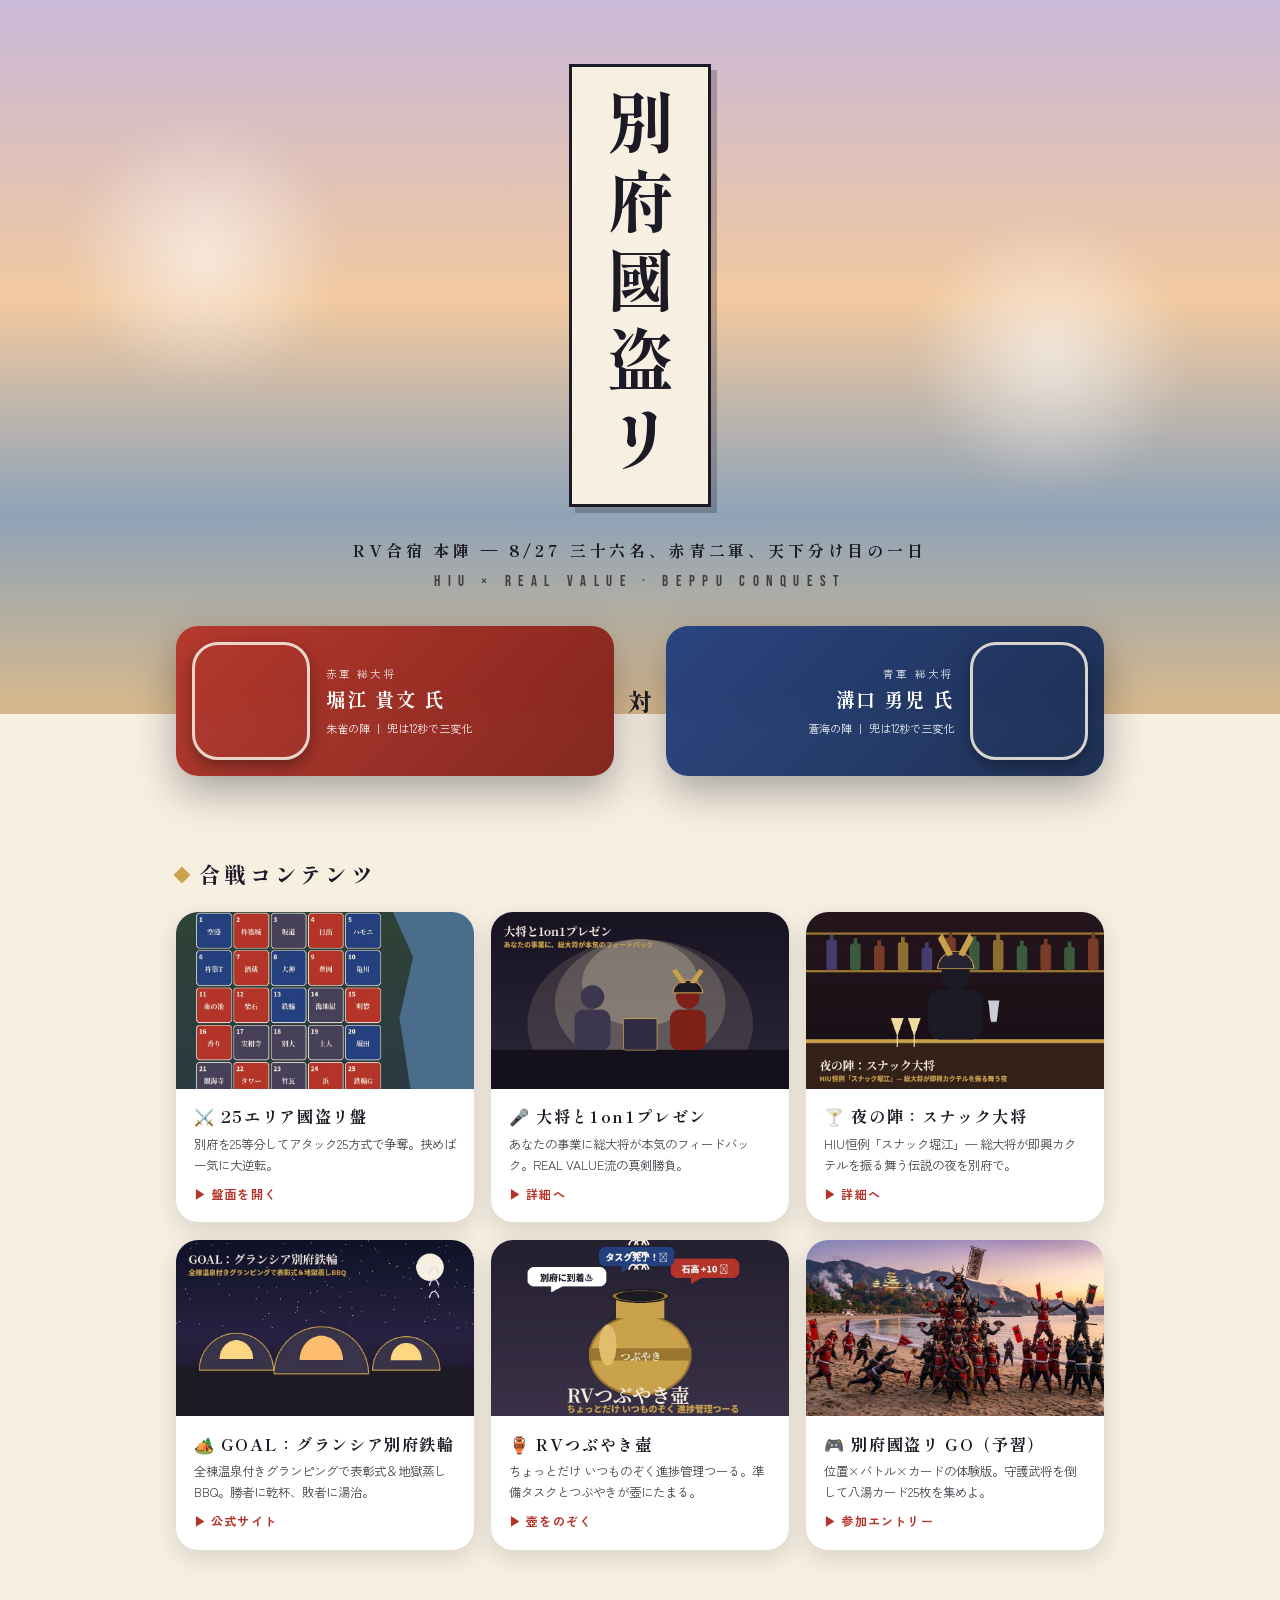
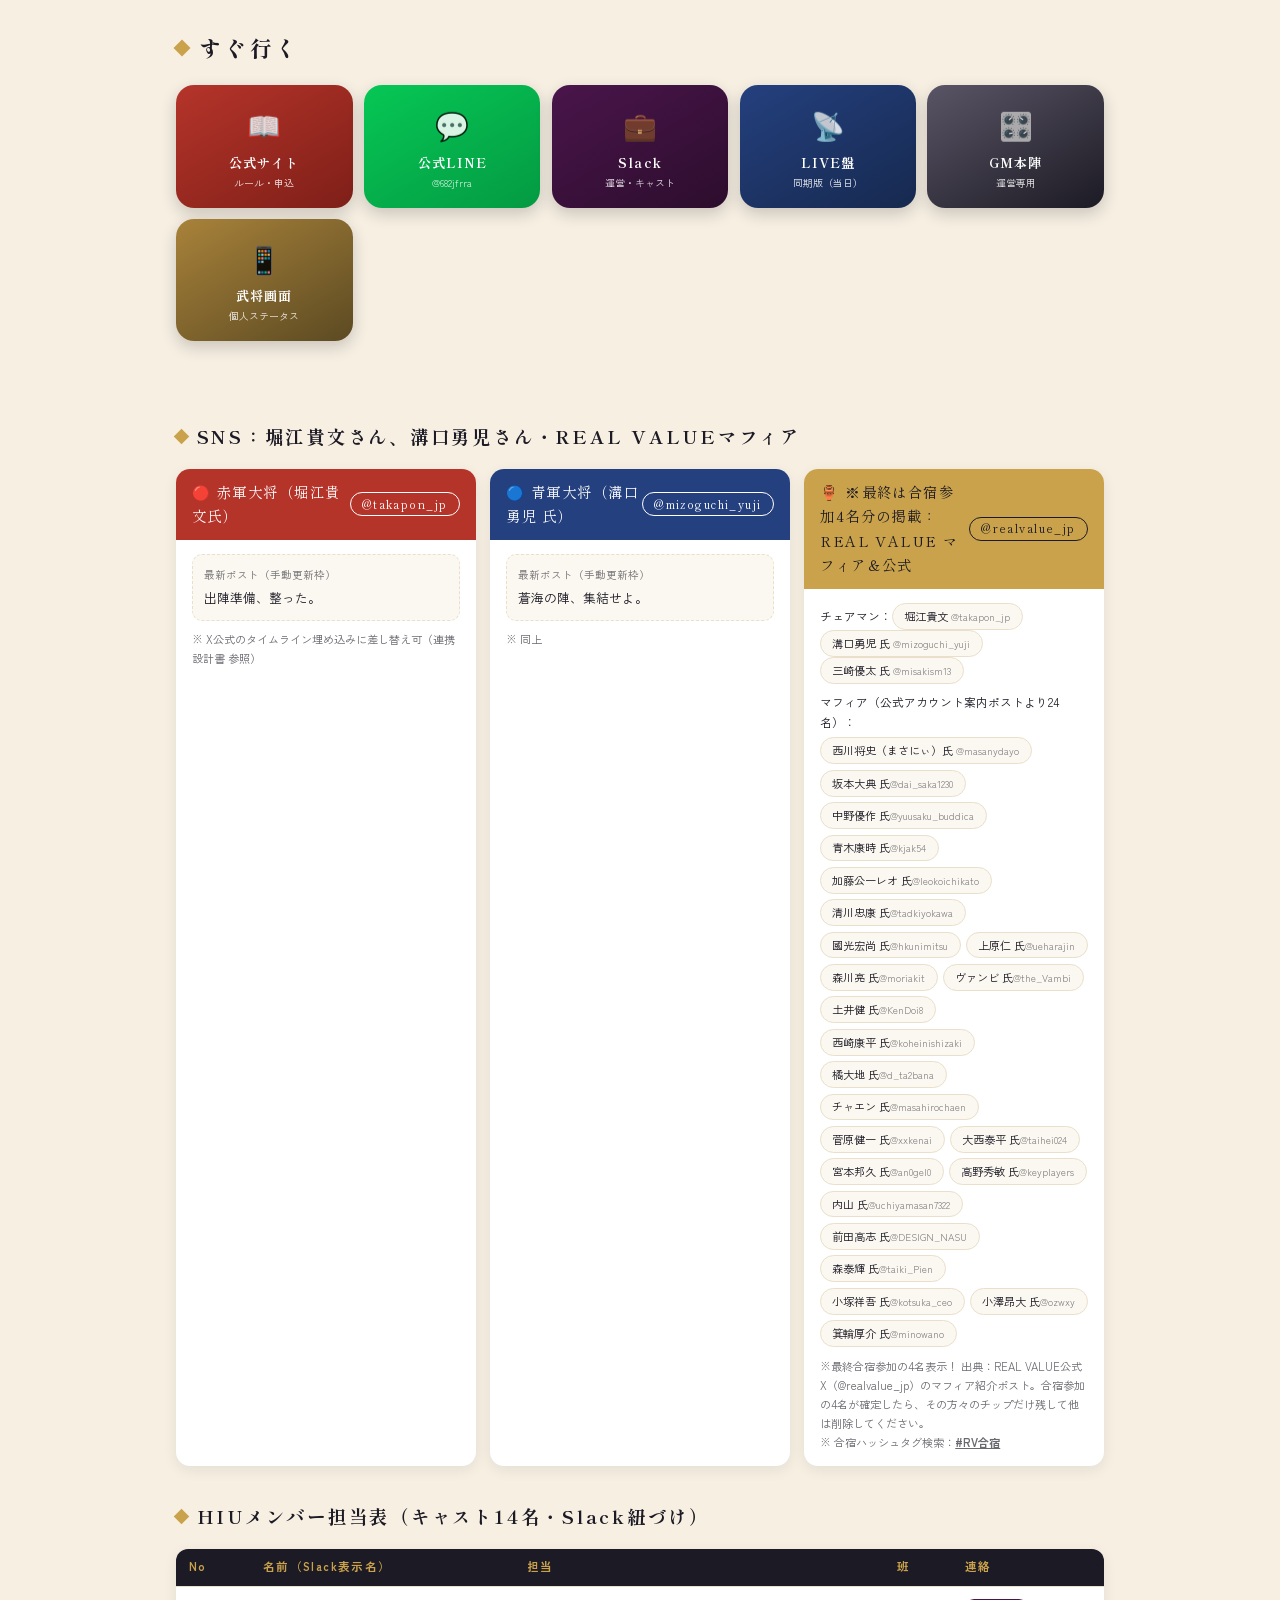
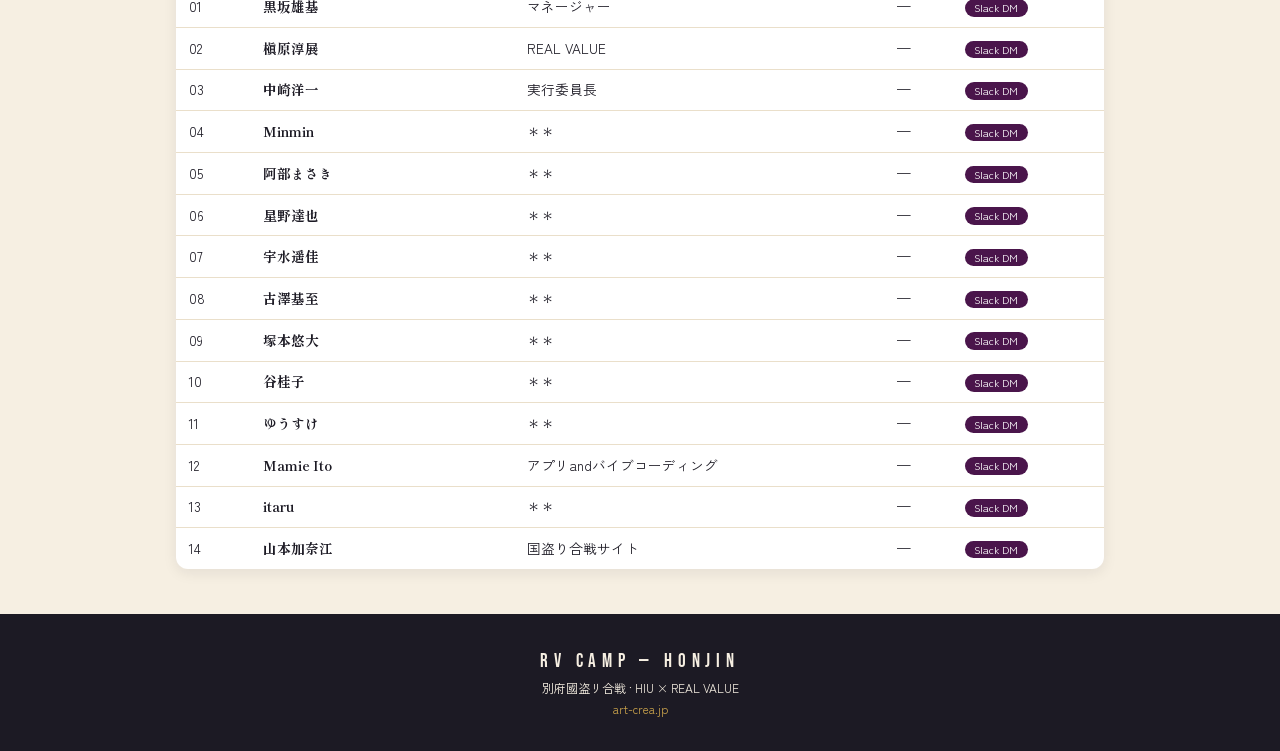
==== index.html @ 1b0fcfee "Add files via upload" ====
<!DOCTYPE html>
<html lang="ja">
<head>
<meta charset="UTF-8">
<meta name="viewport" content="width=device-width, initial-scale=1.0, viewport-fit=cover">
<!-- ▼合宿の名前▼ -->
<title>RV合宿 本陣 — 別府國盗リ合戦 HUB</title>
<!-- ▲合宿の名前▲ -->
<link href="https://fonts.googleapis.com/css2?family=Shippori+Mincho:wght@600;800&family=Zen+Kaku+Gothic+New:wght@400;500;700&family=Bebas+Neue&display=swap" rel="stylesheet">
<style>
:root{--ink:#1c1a24;--paper:#f6efe2;--paper-dim:#eadfca;--aka:#b5342a;--aka-deep:#7e1f18;
  --ao:#24407e;--ao-deep:#16294f;--gold:#c9a24b;--green:#06C755;
  --sky1:#c9b8d8;--sky2:#f2c9a0;--sea:#8fa3b8;--sand:#d9b98c}
*{margin:0;padding:0;box-sizing:border-box}
html{scroll-behavior:smooth}
body{font-family:'Zen Kaku Gothic New',sans-serif;background:var(--paper);color:var(--ink);line-height:1.7;
  padding-bottom:env(safe-area-inset-bottom)}
@media (prefers-reduced-motion: reduce){*{animation:none!important;transition:none!important}}
a{color:inherit}
img{max-width:100%}

/* ===== ヒーロー：初代・別府合戦の夕暮れワールド ===== */
.hero{position:relative;overflow:hidden;text-align:center;color:var(--ink);
  background:linear-gradient(180deg,var(--sky1) 0%,var(--sky2) 42%,var(--sea) 72%,var(--sand) 100%);
  padding:4rem 1rem 7.5rem}
.hero::before,.hero::after{content:"";position:absolute;width:280px;height:280px;border-radius:50%;
  background:radial-gradient(circle,rgba(255,255,255,.6),transparent 70%);filter:blur(12px);
  animation:steam 9s ease-in-out infinite}
.hero::before{left:5%;top:16%}.hero::after{right:7%;top:30%;animation-delay:4.5s}
@keyframes steam{0%,100%{transform:translateY(0) scale(1);opacity:.7}50%{transform:translateY(-34px) scale(1.15);opacity:.3}}
.hero .banner{display:inline-block;font-family:'Shippori Mincho',serif;font-weight:800;writing-mode:vertical-rl;
  font-size:clamp(2.4rem,6.5vw,4.2rem);letter-spacing:.18em;background:var(--paper);border:3px solid var(--ink);
  padding:1.3rem .65rem;box-shadow:6px 6px 0 rgba(28,26,36,.25);position:relative;z-index:2}
.hero .sub{margin-top:1.4rem;font-family:'Shippori Mincho',serif;letter-spacing:.24em;font-weight:700;position:relative;z-index:2}
.hero .en{font-family:'Bebas Neue',sans-serif;letter-spacing:.5em;opacity:.75;margin-top:.3rem;position:relative;z-index:2;font-size:.95rem}

/* ===== 両軍大将：3パターン切替アニメ ===== */
.taisho-wrap{max-width:960px;margin:-5.5rem auto 0;padding:0 1rem;position:relative;z-index:5;
  display:grid;grid-template-columns:1fr auto 1fr;gap:.9rem;align-items:stretch}
.taisho{border-radius:22px;padding:1rem;color:#fff;display:flex;gap:1rem;align-items:center;
  box-shadow:0 16px 40px rgba(28,26,36,.35);backdrop-filter:blur(10px)}
.taisho.aka{background:linear-gradient(135deg,rgba(181,52,42,.96),rgba(126,31,24,.96))}
.taisho.ao{background:linear-gradient(135deg,rgba(36,64,126,.96),rgba(22,41,79,.96));flex-direction:row-reverse;text-align:right}
.avatar{position:relative;width:118px;height:118px;flex:none;border-radius:26px;overflow:hidden;
  border:3px solid rgba(246,239,226,.85);box-shadow:0 6px 16px rgba(0,0,0,.35)}
.avatar img{position:absolute;inset:0;width:100%;height:100%;object-fit:cover;opacity:0}
/* ▼3パターン切替（各4秒×3=12秒ループ）▼ */
@keyframes cyc{0%,30%{opacity:1}36%,94%{opacity:0}100%{opacity:1}}
.avatar img:nth-child(1){animation:cyc 12s infinite}
.avatar img:nth-child(2){animation:cyc 12s infinite 4s}
.avatar img:nth-child(3){animation:cyc 12s infinite 8s}
.taisho .gen{font-size:.66rem;opacity:.85;letter-spacing:.2em}
.taisho .nm{font-family:'Shippori Mincho',serif;font-weight:800;font-size:1.2rem;letter-spacing:.1em}
.taisho .ct{font-size:.7rem;opacity:.9;margin-top:.2rem}
.vs{display:flex;align-items:center;font-family:'Shippori Mincho',serif;font-weight:800;font-size:1.5rem;color:var(--ink)}
@media(max-width:760px){.taisho-wrap{grid-template-columns:1fr}.vs{justify-content:center}}

/* ===== セクション ===== */
section{max-width:960px;margin:0 auto;padding:2.8rem 1rem}
.sec-title{font-family:'Shippori Mincho',serif;font-weight:800;font-size:1.35rem;letter-spacing:.15em;
  display:flex;align-items:center;gap:.7rem;margin-bottom:1.2rem}
.sec-title::before{content:"";width:12px;height:12px;background:var(--gold);transform:rotate(45deg);flex:none}
.note{font-size:.74rem;opacity:.7;margin-top:.6rem}

/* ===== コンテンツカード（画像大） ===== */
.show{display:grid;grid-template-columns:repeat(auto-fit,minmax(280px,1fr));gap:1.1rem}
.show a{border-radius:22px;overflow:hidden;text-decoration:none;background:#fff;color:var(--ink);
  box-shadow:0 8px 24px rgba(28,26,36,.14);transition:transform .18s cubic-bezier(.2,.9,.3,1.4),box-shadow .18s;
  display:flex;flex-direction:column}
.show a:hover{transform:translateY(-6px) scale(1.01);box-shadow:0 18px 40px rgba(28,26,36,.24)}
.show a:focus-visible{outline:4px solid var(--gold);outline-offset:3px}
.show img{width:100%;aspect-ratio:16/9.5;object-fit:cover}
.show .cap{padding:.9rem 1.1rem 1rem}
.show h3{font-family:'Shippori Mincho',serif;letter-spacing:.1em;font-size:1.02rem}
.show p{font-size:.78rem;opacity:.82;margin-top:.15rem}
.show .go{display:inline-block;margin-top:.5rem;font-size:.75rem;font-weight:700;color:var(--aka);letter-spacing:.1em}

/* ===== クイックリンク（ガラス風・iOSライク） ===== */
.quick{display:grid;grid-template-columns:repeat(auto-fit,minmax(150px,1fr));gap:.7rem}
.q{border-radius:18px;padding:1rem .8rem;text-align:center;text-decoration:none;color:#fff;
  box-shadow:0 6px 16px rgba(28,26,36,.2);transition:transform .15s}
.q:hover{transform:translateY(-4px)}
.q:focus-visible{outline:3px solid var(--gold);outline-offset:2px}
.q .ic{font-size:1.7rem;display:block}
.q b{font-size:.82rem;letter-spacing:.08em;font-family:'Shippori Mincho',serif}
.q span{display:block;font-size:.62rem;opacity:.85}
.q1{background:linear-gradient(150deg,var(--aka),var(--aka-deep))}
.q2{background:linear-gradient(150deg,#a8823a,#5c4a22)}
.q3{background:linear-gradient(150deg,var(--green),#049a42)}
.q4{background:linear-gradient(150deg,#4A154B,#2c0d2d)}
.q5{background:linear-gradient(150deg,#5a5566,var(--ink))}
.q6{background:linear-gradient(150deg,var(--ao),var(--ao-deep))}

/* SNS/担当表（旧スタイル維持） */
h2{font-family:'Shippori Mincho',serif;font-size:1.15rem;letter-spacing:.15em;margin:2.2rem 0 1rem;
  display:flex;align-items:center;gap:.6rem}
h2::before{content:"";width:11px;height:11px;background:var(--gold);transform:rotate(45deg)}
.sns-grid{display:grid;grid-template-columns:repeat(auto-fit,minmax(280px,1fr));gap:.9rem}
.sns-col{background:#fff;border-radius:14px;box-shadow:0 4px 14px rgba(28,26,36,.08);overflow:hidden;display:flex;flex-direction:column}
.sns-col .bar{padding:.7rem 1rem;color:#fff;font-family:'Shippori Mincho',serif;letter-spacing:.1em;font-size:.9rem;display:flex;justify-content:space-between;align-items:center}
.sns-col.aka .bar{background:var(--aka)}.sns-col.ao .bar{background:var(--ao)}.sns-col.gd .bar{background:var(--gold);color:var(--ink)}
.sns-col .bar a{color:inherit;font-size:.7rem;text-decoration:none;border:1px solid currentColor;border-radius:999px;padding:.1rem .7rem}
.sns-body{padding:.9rem 1rem;font-size:.8rem;flex:1}
.sns-body .tw{border:1px dashed var(--paper-dim);border-radius:10px;padding:.7rem;margin-bottom:.6rem;background:#fbf8f1}
.sns-body .tw .meta{font-size:.66rem;opacity:.6;margin-bottom:.15rem}
.sns-note{font-size:.7rem;opacity:.65;margin-top:.6rem}
.chips{display:flex;flex-wrap:wrap;gap:.35rem}
.chip{display:inline-block;background:#fbf8f1;border:1px solid var(--paper-dim);border-radius:999px;
  padding:.18rem .7rem;font-size:.7rem;text-decoration:none;transition:transform .1s}
.chip:hover{transform:translateY(-2px);border-color:var(--gold)}
.chip span{opacity:.55;font-size:.62rem}
table{width:100%;border-collapse:collapse;background:#fff;border-radius:12px;overflow:hidden;box-shadow:0 4px 14px rgba(28,26,36,.08);font-size:.85rem}
th,td{padding:.55rem .8rem;text-align:left;border-bottom:1px solid var(--paper-dim)}
thead th{background:var(--ink);color:var(--gold);font-size:.72rem;letter-spacing:.12em}
tbody tr:last-child td{border:none}
td.nm{font-weight:700;font-family:'Shippori Mincho',serif}
.ch{font-size:.66rem;padding:.08rem .6rem;border-radius:999px;color:#fff}
.ch.slack{background:#4A154B}
footer{background:var(--ink);color:var(--paper);text-align:center;padding:2rem 1rem calc(2rem + env(safe-area-inset-bottom));font-size:.75rem}
footer .fb{font-family:'Bebas Neue',sans-serif;font-size:1.2rem;letter-spacing:.3em}
footer .domain{color:var(--gold)}
</style>
</head>
<body>

<div class="hero">
  <!-- ▼合宿の名前（幟）▼ -->
  <div class="banner">別府國盗リ</div>
  <!-- ▲合宿の名前（幟）▲ -->
  <p class="sub">RV合宿 本陣 — 8/27 三十六名、赤青二軍、天下分け目の一日</p>
  <p class="en">HIU × REAL VALUE · BEPPU CONQUEST</p>
</div>

<!-- 両軍大将（3パターン兜アニメ） -->
<div class="taisho-wrap">
  <div class="taisho aka">
    <div class="avatar">
      <!-- ▼赤軍大将 画像3枚（本人写真に差し替え可：本人の許可を得た兜合成素材を推奨）▼ -->
      <img src="[data-uri]" alt="赤軍大将の兜 鹿角">
      <img src="[data-uri]" alt="赤軍大将の兜 三日月">
      <img src="[data-uri]" alt="赤軍大将の兜 日輪">
      <!-- ▲赤軍大将 画像3枚▲ -->
    </div>
    <div>
      <div class="gen">赤軍 総大将</div>
      <!-- ▼赤軍大将名▼ --><div class="nm">堀江 貴文 氏</div><!-- ▲赤軍大将名▲ -->
      <div class="ct">朱雀の陣 ｜ 兜は12秒で三変化</div>
    </div>
  </div>
  <div class="vs">対</div>
  <div class="taisho ao">
    <div class="avatar">
      <!-- ▼青軍大将 画像3枚▼ -->
      <img src="[data-uri]" alt="青軍大将の兜 鹿角">
      <img src="[data-uri]" alt="青軍大将の兜 三日月">
      <img src="[data-uri]" alt="青軍大将の兜 日輪">
      <!-- ▲青軍大将 画像3枚▲ -->
    </div>
    <div>
      <div class="gen">青軍 総大将</div>
      <!-- ▼青軍大将名▼ --><div class="nm">溝口 勇児 氏</div><!-- ▲青軍大将名▲ -->
      <div class="ct">蒼海の陣 ｜ 兜は12秒で三変化</div>
    </div>
  </div>
</div>

<!-- コンテンツ・ショーケース -->
<section>
  <h2 class="sec-title">合戦コンテンツ</h2>
  <div class="show">
    <a href="rv_kunitori_board25.html">
      <img src="[data-uri]" alt="別府を25分割した陣取り盤">
      <div class="cap"><h3>⚔️ 25エリア國盗リ盤</h3><p>別府を25等分してアタック25方式で争奪。挟めば一気に大逆転。</p><span class="go">▶ 盤面を開く</span></div>
    </a>
    <a href="rv_camp_allinone.html#rule">
      <img src="[data-uri]" alt="大将との1on1プレゼン">
      <div class="cap"><h3>🎤 大将と1on1プレゼン</h3><p>あなたの事業に総大将が本気のフィードバック。REAL VALUE流の真剣勝負。</p><span class="go">▶ 詳細へ</span></div>
    </a>
    <a href="rv_camp_allinone.html#schedule">
      <img src="[data-uri]" alt="夜の陣 スナック大将">
      <div class="cap"><h3>🍸 夜の陣：スナック大将</h3><p>HIU恒例「スナック堀江」— 総大将が即興カクテルを振る舞う伝説の夜を別府で。</p><span class="go">▶ 詳細へ</span></div>
    </a>
    <a href="https://granxia.com/" target="_blank" rel="noopener">
      <img src="[data-uri]" alt="ゴールのグランピング グランシア別府鉄輪">
      <div class="cap"><h3>🏕️ GOAL：グランシア別府鉄輪</h3><p>全棟温泉付きグランピングで表彰式＆地獄蒸しBBQ。勝者に乾杯、敗者に湯治。</p><span class="go">▶ 公式サイト</span></div>
    </a>
    <a href="https://choroxx.github.io/rv-camp-task-management/" target="_blank" rel="noopener">
      <img src="[data-uri]" alt="RVつぶやき壺">
      <div class="cap"><h3>🏺 RVつぶやき壺</h3><p>ちょっとだけ いつものぞく進捗管理つーる。準備タスクとつぶやきが壺にたまる。</p><span class="go">▶ 壺をのぞく</span></div>
    </a>
    <a href="rv_beppu_conquest_go.html">
      <img src="[data-uri]" alt="別府國盗リGO 体験版">
      <div class="cap"><h3>🎮 別府國盗リ GO（予習）</h3><p>位置×バトル×カードの体験版。守護武将を倒して八湯カード25枚を集めよ。</p><span class="go">▶ 参加エントリー</span></div>
    </a>
  </div>
</section>

<!-- クイックリンク -->
<section style="padding-top:0">
  <h2 class="sec-title">すぐ行く</h2>
  <div class="quick">
    <a class="q q1" href="rv_camp_allinone.html"><span class="ic">📖</span><b>公式サイト</b><span>ルール・申込</span></a>
    <a class="q q3" href="https://lin.ee/vHQ0IV2" target="_blank" rel="noopener"><span class="ic">💬</span><b>公式LINE</b><span>@682jfrra</span></a>
    <!-- ▼Slack招待 URL▼ -->
    <a class="q q4" href="https://join.slack.com/t/XXXXX/shared_invite/XXXXX" target="_blank" rel="noopener"><span class="ic">💼</span><b>Slack</b><span>運営・キャスト</span></a>
    <!-- ▲Slack招待 URL▲ -->
    <a class="q q6" href="https://board.art-crea.jp/" target="_blank" rel="noopener"><span class="ic">📡</span><b>LIVE盤</b><span>同期版（当日）</span></a>
    <a class="q q5" href="rv_gm_dashboard.html"><span class="ic">🎛️</span><b>GM本陣</b><span>運営専用</span></a>
    <a class="q q2" href="rv_player_app.html"><span class="ic">📱</span><b>武将画面</b><span>個人ステータス</span></a>
  </div>
</section>

<section style="padding-top:0">
<h2>SNS：堀江貴文さん、溝口勇児さん・REAL VALUEマフィア</h2>
  <div class="sns-grid">
    <div class="sns-col aka">
      <div class="bar">🔴 赤軍大将（堀江貴文氏）
        <!-- ▼赤軍大将SNS URL▼ --><a href="https://x.com/takapon_jp" target="_blank" rel="noopener">@takapon_jp</a><!-- ▲赤軍大将SNS URL▲ -->
      </div>
      <div class="sns-body">
        <div class="tw"><div class="meta">最新ポスト（手動更新枠）</div>
        <!-- ▼赤軍大将 最新ポスト▼ -->出陣準備、整った。<!-- ▲赤軍大将 最新ポスト▲ --></div>
        <p class="sns-note">※ X公式のタイムライン埋め込みに差し替え可（連携設計書 参照）</p>
      </div>
    </div>
    <div class="sns-col ao">
      <div class="bar">🔵 青軍大将（溝口勇児 氏）
        <!-- ▼青軍大将SNS URL▼ --><a href="https://x.com/mizoguchi_yuji" target="_blank" rel="noopener">@mizoguchi_yuji</a><!-- ▲青軍大将SNS URL▲ -->
      </div>
      <div class="sns-body">
        <div class="tw"><div class="meta">最新ポスト（手動更新枠）</div>
        <!-- ▼青軍大将 最新ポスト▼ -->蒼海の陣、集結せよ。<!-- ▲青軍大将 最新ポスト▲ --></div>
        <p class="sns-note">※ 同上</p>
      </div>
    </div>
    <div class="sns-col gd">
      <div class="bar">🏺 ※最終は合宿参加4名分の掲載：REAL VALUE マフィア＆公式
        <a href="https://x.com/realvalue_jp" target="_blank" rel="noopener">@realvalue_jp</a>
      </div>
      <div class="sns-body">
        <p style="font-size:.74rem;margin-bottom:.5rem">チェアマン：<a class="chip" href="https://x.com/takapon_jp" target="_blank" rel="noopener">堀江貴文 <span>@takapon_jp</span></a> <a class="chip" href="https://x.com/mizoguchi_yuji" target="_blank" rel="noopener">溝口勇児 氏 <span>@mizoguchi_yuji</span></a> <a class="chip" href="https://x.com/misakism13" target="_blank" rel="noopener">三崎優太 氏 <span>@misakism13</span></a></p>
        <p style="font-size:.74rem;margin-bottom:.35rem">マフィア（公式アカウント案内ポストより24名）：</p>
        <div class="chips">
<a class="chip" href="https://x.com/masanydayo" target="_blank" rel="noopener">西川将史（まさにぃ）氏 <span>@masanydayo</span></a>
<a class="chip" href="https://x.com/dai_saka1230" target="_blank" rel="noopener">坂本大典 氏<span>@dai_saka1230</span></a>
<a class="chip" href="https://x.com/yuusaku_buddica" target="_blank" rel="noopener">中野優作 氏<span>@yuusaku_buddica</span></a>
<a class="chip" href="https://x.com/kjak54" target="_blank" rel="noopener">青木康時 氏<span>@kjak54</span></a>
<a class="chip" href="https://x.com/leokoichikato" target="_blank" rel="noopener">加藤公一レオ 氏<span>@leokoichikato</span></a>
<a class="chip" href="https://x.com/tadkiyokawa" target="_blank" rel="noopener">清川忠康 氏<span>@tadkiyokawa</span></a>
<a class="chip" href="https://x.com/hkunimitsu" target="_blank" rel="noopener">國光宏尚 氏<span>@hkunimitsu</span></a>
<a class="chip" href="https://x.com/ueharajin" target="_blank" rel="noopener">上原仁 氏<span>@ueharajin</span></a>
<a class="chip" href="https://x.com/moriakit" target="_blank" rel="noopener">森川亮 氏<span>@moriakit</span></a>
<a class="chip" href="https://x.com/the_Vambi" target="_blank" rel="noopener">ヴァンビ 氏<span>@the_Vambi</span></a>
<a class="chip" href="https://x.com/KenDoi8" target="_blank" rel="noopener">土井健 氏<span>@KenDoi8</span></a>
<a class="chip" href="https://x.com/koheinishizaki" target="_blank" rel="noopener">西崎康平 氏<span>@koheinishizaki</span></a>
<a class="chip" href="https://x.com/d_ta2bana" target="_blank" rel="noopener">橘大地 氏<span>@d_ta2bana</span></a>
<a class="chip" href="https://x.com/masahirochaen" target="_blank" rel="noopener">チャエン 氏<span>@masahirochaen</span></a>
<a class="chip" href="https://x.com/xxkenai" target="_blank" rel="noopener">菅原健一 氏<span>@xxkenai</span></a>
<a class="chip" href="https://x.com/taihei024" target="_blank" rel="noopener">大西泰平 氏<span>@taihei024</span></a>
<a class="chip" href="https://x.com/an0gel0" target="_blank" rel="noopener">宮本邦久 氏<span>@an0gel0</span></a>
<a class="chip" href="https://x.com/keyplayers" target="_blank" rel="noopener">高野秀敏 氏<span>@keyplayers</span></a>
<a class="chip" href="https://x.com/uchiyamasan7322" target="_blank" rel="noopener">内山 氏<span>@uchiyamasan7322</span></a>
<a class="chip" href="https://x.com/DESIGN_NASU" target="_blank" rel="noopener">前田高志 氏<span>@DESIGN_NASU</span></a>
<a class="chip" href="https://x.com/taiki_Pien" target="_blank" rel="noopener">森泰輝 氏<span>@taiki_Pien</span></a>
<a class="chip" href="https://x.com/kotsuka_ceo" target="_blank" rel="noopener">小塚祥吾 氏<span>@kotsuka_ceo</span></a>
<a class="chip" href="https://x.com/ozwxy" target="_blank" rel="noopener">小澤昂大 氏<span>@ozwxy</span></a>
<a class="chip" href="https://x.com/minowano" target="_blank" rel="noopener">箕輪厚介 氏<span>@minowano</span></a>
        </div>
        <p class="sns-note">※最終合宿参加の4名表示！ 出典：REAL VALUE公式X（@realvalue_jp）のマフィア紹介ポスト。合宿参加の4名が確定したら、その方々のチップだけ残して他は削除してください。<br>※ 合宿ハッシュタグ検索：<a href="https://x.com/search?q=%23RV%E5%90%88%E5%AE%BF" target="_blank" rel="noopener" style="font-weight:700">#RV合宿</a></p>
      </div>
    </div>
  </div>

<h2>HIUメンバー担当表（キャスト14名・Slack紐づけ）</h2>
  <table>
    <thead><tr><th>No</th><th>名前（Slack表示名）</th><th>担当</th><th>班</th><th>連絡</th></tr></thead>
    <tbody>
      <tr>
        <td>01</td>
        <td class="nm">黒坂雄基</td>
        <!-- ▼担当（黒坂雄基）▼ --><td>マネージャー</td><!-- ▲担当（黒坂雄基）▲ -->
        <!-- ▼班（黒坂雄基）▼ --><td>—</td><!-- ▲班（黒坂雄基）▲ -->
        <td><span class="ch slack">Slack DM</span></td>
      </tr>
      <tr>
        <td>02</td>
        <td class="nm">槇原淳展</td>
        <!-- ▼担当（槇原淳展）▼ --><td>REAL VALUE</td><!-- ▲担当（槇原淳展）▲ -->
        <!-- ▼班（槇原淳展）▼ --><td>—</td><!-- ▲班（槇原淳展）▲ -->
        <td><span class="ch slack">Slack DM</span></td>
      <tr>
      <tr>
        <td>03</td>
        <td class="nm">中崎洋一</td>
        <!-- ▼担当（中崎洋一）▼ --><td>実行委員長</td><!-- ▲担当（中崎洋一）▲ -->
        <!-- ▼班（中崎洋一）▼ --><td>—</td><!-- ▲班（中崎洋一）▲ -->
        <td><span class="ch slack">Slack DM</span></td>
      </tr>
        <td>04</td>
        <td class="nm">Minmin</td>
        <!-- ▼担当（Minmin）▼ --><td>＊＊</td><!-- ▲担当（Minmin）▲ -->
        <!-- ▼班（Minmin）▼ --><td>—</td><!-- ▲班（Minmin）▲ -->
        <td><span class="ch slack">Slack DM</span></td>
      </tr>
      <tr>
        <td>05</td>
        <td class="nm">阿部まさき</td>
        <!-- ▼担当（阿部まさき）▼ --><td>＊＊</td><!-- ▲担当（阿部まさき）▲ -->
        <!-- ▼班（阿部まさき）▼ --><td>—</td><!-- ▲班（阿部まさき）▲ -->
        <td><span class="ch slack">Slack DM</span></td>
      </tr>
      <tr>
        <td>06</td>
        <td class="nm">星野達也</td>
        <!-- ▼担当（星野達也）▼ --><td>＊＊</td><!-- ▲担当（星野達也）▲ -->
        <!-- ▼班（星野達也）▼ --><td>—</td><!-- ▲班（星野達也）▲ -->
        <td><span class="ch slack">Slack DM</span></td>
      </tr>
      <tr>
        <td>07</td>
        <td class="nm">宇水遥佳</td>
        <!-- ▼担当（宇水遥佳）▼ --><td>＊＊</td><!-- ▲担当（宇水遥佳）▲ -->
        <!-- ▼班（宇水遥佳）▼ --><td>—</td><!-- ▲班（宇水遥佳）▲ -->
        <td><span class="ch slack">Slack DM</span></td>
      </tr>
      <tr>
        <td>08</td>
        <td class="nm">古澤基至</td>
        <!-- ▼担当（古澤基至）▼ --><td>＊＊</td><!-- ▲担当（古澤基至）▲ -->
        <!-- ▼班（古澤基至）▼ --><td>—</td><!-- ▲班（古澤基至）▲ -->
        <td><span class="ch slack">Slack DM</span></td>
      </tr>
      <tr>
        <td>09</td>
        <td class="nm">塚本悠大</td>
        <!-- ▼担当（塚本悠大）▼ --><td>＊＊</td><!-- ▲担当（塚本悠大）▲ -->
        <!-- ▼班（塚本悠大）▼ --><td>—</td><!-- ▲班（塚本悠大）▲ -->
        <td><span class="ch slack">Slack DM</span></td>
      </tr>
      <tr>
        <td>10</td>
        <td class="nm">谷桂子</td>
        <!-- ▼担当（谷桂子）▼ --><td>＊＊</td><!-- ▲担当（谷桂子）▲ -->
        <!-- ▼班（谷桂子）▼ --><td>—</td><!-- ▲班（谷桂子）▲ -->
        <td><span class="ch slack">Slack DM</span></td>
      </tr>
      <tr>
        <td>11</td>
        <td class="nm">ゆうすけ</td>
        <!-- ▼担当（ゆうすけ）▼ --><td>＊＊</td><!-- ▲担当（ゆうすけ）▲ -->
        <!-- ▼班（ゆうすけ）▼ --><td>—</td><!-- ▲班（ゆうすけ）▲ -->
        <td><span class="ch slack">Slack DM</span></td>
      </tr>
      <tr>
        <td>12</td>
        <td class="nm">Mamie Ito</td>
        <!-- ▼担当（Mamie Ito）▼ --><td>アプリandバイブコーディング</td><!-- ▲担当（Mamie Ito）▲ -->
        <!-- ▼班（Mamie Ito）▼ --><td>—</td><!-- ▲班（Mamie Ito）▲ -->
        <td><span class="ch slack">Slack DM</span></td>
      </tr>
      <tr>
        <td>13</td>
        <td class="nm">itaru</td>
        <!-- ▼担当（itaru）▼ --><td>＊＊</td><!-- ▲担当（itaru）▲ -->
        <!-- ▼班（itaru）▼ --><td>—</td><!-- ▲班（itaru）▲ -->
        <td><span class="ch slack">Slack DM</span></td>
      </tr>
      <tr>
        <td>14</td>
        <td class="nm">山本加奈江</td>
        <!-- ▼担当（山本加奈江）▼ --><td>国盗り合戦サイト</td><!-- ▲担当（山本加奈江）▲ -->
        <!-- ▼班（山本加奈江）▼ --><td>—</td><!-- ▲班（山本加奈江）▲ -->
        <td><span class="ch slack">Slack DM</span></td>
      </tr>
    </tbody>
  </table>
  <!--
  <p class="note">連絡の紐づけは<b>Slack推奨</b>：担当表の名前一覧がすでにSlackのDMリストと一致しており、チャンネル分け（#運営／#赤軍／#青軍／#実況）と権限管理がしやすいため。参加者向け一斉連絡はLINE、キャスト運営はSlack、と二層で使い分けます。担当・班は「▼担当（名前）▼」コメントで検索して編集してください。</p>
  -->
</section>

<footer>
  <div class="fb">RV CAMP — HONJIN</div>
  <p>別府國盗リ合戦 · HIU × REAL VALUE</p>
  <!-- ▼ドメイン▼ --><p class="domain">art-crea.jp</p><!-- ▲ドメイン▲ -->
</footer>
</body>
</html>
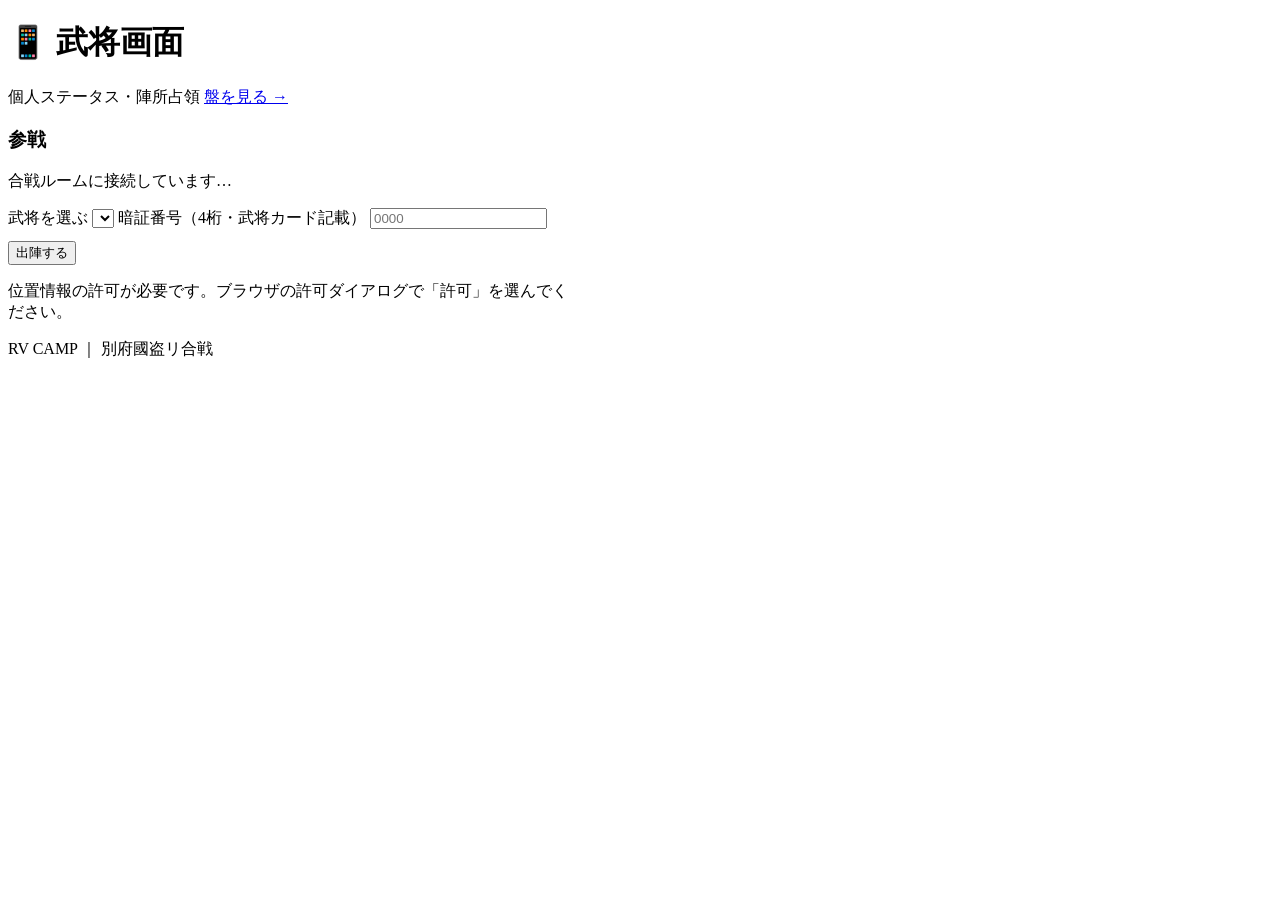
==== commit db42482d: "Add files via upload" ====
--- a/index.html
+++ b/index.html
@@ -1,388 +1,426 @@
 <!DOCTYPE html>
 <html lang="ja">
 <head>
-<meta charset="UTF-8">
+<meta charset="utf-8">
 <meta name="viewport" content="width=device-width, initial-scale=1.0, viewport-fit=cover">
-<!-- ▼合宿の名前▼ -->
-<title>RV合宿 本陣 — 別府國盗リ合戦 HUB</title>
-<!-- ▲合宿の名前▲ -->
-<link href="https://fonts.googleapis.com/css2?family=Shippori+Mincho:wght@600;800&family=Zen+Kaku+Gothic+New:wght@400;500;700&family=Bebas+Neue&display=swap" rel="stylesheet">
+<title>武将画面 — 別府國盗リ合戦</title>
+<link rel="stylesheet" href="./rv_style.css">
 <style>
-:root{--ink:#1c1a24;--paper:#f6efe2;--paper-dim:#eadfca;--aka:#b5342a;--aka-deep:#7e1f18;
-  --ao:#24407e;--ao-deep:#16294f;--gold:#c9a24b;--green:#06C755;
-  --sky1:#c9b8d8;--sky2:#f2c9a0;--sea:#8fa3b8;--sand:#d9b98c}
-*{margin:0;padding:0;box-sizing:border-box}
-html{scroll-behavior:smooth}
-body{font-family:'Zen Kaku Gothic New',sans-serif;background:var(--paper);color:var(--ink);line-height:1.7;
-  padding-bottom:env(safe-area-inset-bottom)}
-@media (prefers-reduced-motion: reduce){*{animation:none!important;transition:none!important}}
-a{color:inherit}
-img{max-width:100%}
-
-/* ===== ヒーロー：初代・別府合戦の夕暮れワールド ===== */
-.hero{position:relative;overflow:hidden;text-align:center;color:var(--ink);
-  background:linear-gradient(180deg,var(--sky1) 0%,var(--sky2) 42%,var(--sea) 72%,var(--sand) 100%);
-  padding:4rem 1rem 7.5rem}
-.hero::before,.hero::after{content:"";position:absolute;width:280px;height:280px;border-radius:50%;
-  background:radial-gradient(circle,rgba(255,255,255,.6),transparent 70%);filter:blur(12px);
-  animation:steam 9s ease-in-out infinite}
-.hero::before{left:5%;top:16%}.hero::after{right:7%;top:30%;animation-delay:4.5s}
-@keyframes steam{0%,100%{transform:translateY(0) scale(1);opacity:.7}50%{transform:translateY(-34px) scale(1.15);opacity:.3}}
-.hero .banner{display:inline-block;font-family:'Shippori Mincho',serif;font-weight:800;writing-mode:vertical-rl;
-  font-size:clamp(2.4rem,6.5vw,4.2rem);letter-spacing:.18em;background:var(--paper);border:3px solid var(--ink);
-  padding:1.3rem .65rem;box-shadow:6px 6px 0 rgba(28,26,36,.25);position:relative;z-index:2}
-.hero .sub{margin-top:1.4rem;font-family:'Shippori Mincho',serif;letter-spacing:.24em;font-weight:700;position:relative;z-index:2}
-.hero .en{font-family:'Bebas Neue',sans-serif;letter-spacing:.5em;opacity:.75;margin-top:.3rem;position:relative;z-index:2;font-size:.95rem}
-
-/* ===== 両軍大将：3パターン切替アニメ ===== */
-.taisho-wrap{max-width:960px;margin:-5.5rem auto 0;padding:0 1rem;position:relative;z-index:5;
-  display:grid;grid-template-columns:1fr auto 1fr;gap:.9rem;align-items:stretch}
-.taisho{border-radius:22px;padding:1rem;color:#fff;display:flex;gap:1rem;align-items:center;
-  box-shadow:0 16px 40px rgba(28,26,36,.35);backdrop-filter:blur(10px)}
-.taisho.aka{background:linear-gradient(135deg,rgba(181,52,42,.96),rgba(126,31,24,.96))}
-.taisho.ao{background:linear-gradient(135deg,rgba(36,64,126,.96),rgba(22,41,79,.96));flex-direction:row-reverse;text-align:right}
-.avatar{position:relative;width:118px;height:118px;flex:none;border-radius:26px;overflow:hidden;
-  border:3px solid rgba(246,239,226,.85);box-shadow:0 6px 16px rgba(0,0,0,.35)}
-.avatar img{position:absolute;inset:0;width:100%;height:100%;object-fit:cover;opacity:0}
-/* ▼3パターン切替（各4秒×3=12秒ループ）▼ */
-@keyframes cyc{0%,30%{opacity:1}36%,94%{opacity:0}100%{opacity:1}}
-.avatar img:nth-child(1){animation:cyc 12s infinite}
-.avatar img:nth-child(2){animation:cyc 12s infinite 4s}
-.avatar img:nth-child(3){animation:cyc 12s infinite 8s}
-.taisho .gen{font-size:.66rem;opacity:.85;letter-spacing:.2em}
-.taisho .nm{font-family:'Shippori Mincho',serif;font-weight:800;font-size:1.2rem;letter-spacing:.1em}
-.taisho .ct{font-size:.7rem;opacity:.9;margin-top:.2rem}
-.vs{display:flex;align-items:center;font-family:'Shippori Mincho',serif;font-weight:800;font-size:1.5rem;color:var(--ink)}
-@media(max-width:760px){.taisho-wrap{grid-template-columns:1fr}.vs{justify-content:center}}
-
-/* ===== セクション ===== */
-section{max-width:960px;margin:0 auto;padding:2.8rem 1rem}
-.sec-title{font-family:'Shippori Mincho',serif;font-weight:800;font-size:1.35rem;letter-spacing:.15em;
-  display:flex;align-items:center;gap:.7rem;margin-bottom:1.2rem}
-.sec-title::before{content:"";width:12px;height:12px;background:var(--gold);transform:rotate(45deg);flex:none}
-.note{font-size:.74rem;opacity:.7;margin-top:.6rem}
-
-/* ===== コンテンツカード（画像大） ===== */
-.show{display:grid;grid-template-columns:repeat(auto-fit,minmax(280px,1fr));gap:1.1rem}
-.show a{border-radius:22px;overflow:hidden;text-decoration:none;background:#fff;color:var(--ink);
-  box-shadow:0 8px 24px rgba(28,26,36,.14);transition:transform .18s cubic-bezier(.2,.9,.3,1.4),box-shadow .18s;
-  display:flex;flex-direction:column}
-.show a:hover{transform:translateY(-6px) scale(1.01);box-shadow:0 18px 40px rgba(28,26,36,.24)}
-.show a:focus-visible{outline:4px solid var(--gold);outline-offset:3px}
-.show img{width:100%;aspect-ratio:16/9.5;object-fit:cover}
-.show .cap{padding:.9rem 1.1rem 1rem}
-.show h3{font-family:'Shippori Mincho',serif;letter-spacing:.1em;font-size:1.02rem}
-.show p{font-size:.78rem;opacity:.82;margin-top:.15rem}
-.show .go{display:inline-block;margin-top:.5rem;font-size:.75rem;font-weight:700;color:var(--aka);letter-spacing:.1em}
-
-/* ===== クイックリンク（ガラス風・iOSライク） ===== */
-.quick{display:grid;grid-template-columns:repeat(auto-fit,minmax(150px,1fr));gap:.7rem}
-.q{border-radius:18px;padding:1rem .8rem;text-align:center;text-decoration:none;color:#fff;
-  box-shadow:0 6px 16px rgba(28,26,36,.2);transition:transform .15s}
-.q:hover{transform:translateY(-4px)}
-.q:focus-visible{outline:3px solid var(--gold);outline-offset:2px}
-.q .ic{font-size:1.7rem;display:block}
-.q b{font-size:.82rem;letter-spacing:.08em;font-family:'Shippori Mincho',serif}
-.q span{display:block;font-size:.62rem;opacity:.85}
-.q1{background:linear-gradient(150deg,var(--aka),var(--aka-deep))}
-.q2{background:linear-gradient(150deg,#a8823a,#5c4a22)}
-.q3{background:linear-gradient(150deg,var(--green),#049a42)}
-.q4{background:linear-gradient(150deg,#4A154B,#2c0d2d)}
-.q5{background:linear-gradient(150deg,#5a5566,var(--ink))}
-.q6{background:linear-gradient(150deg,var(--ao),var(--ao-deep))}
-
-/* SNS/担当表（旧スタイル維持） */
-h2{font-family:'Shippori Mincho',serif;font-size:1.15rem;letter-spacing:.15em;margin:2.2rem 0 1rem;
-  display:flex;align-items:center;gap:.6rem}
-h2::before{content:"";width:11px;height:11px;background:var(--gold);transform:rotate(45deg)}
-.sns-grid{display:grid;grid-template-columns:repeat(auto-fit,minmax(280px,1fr));gap:.9rem}
-.sns-col{background:#fff;border-radius:14px;box-shadow:0 4px 14px rgba(28,26,36,.08);overflow:hidden;display:flex;flex-direction:column}
-.sns-col .bar{padding:.7rem 1rem;color:#fff;font-family:'Shippori Mincho',serif;letter-spacing:.1em;font-size:.9rem;display:flex;justify-content:space-between;align-items:center}
-.sns-col.aka .bar{background:var(--aka)}.sns-col.ao .bar{background:var(--ao)}.sns-col.gd .bar{background:var(--gold);color:var(--ink)}
-.sns-col .bar a{color:inherit;font-size:.7rem;text-decoration:none;border:1px solid currentColor;border-radius:999px;padding:.1rem .7rem}
-.sns-body{padding:.9rem 1rem;font-size:.8rem;flex:1}
-.sns-body .tw{border:1px dashed var(--paper-dim);border-radius:10px;padding:.7rem;margin-bottom:.6rem;background:#fbf8f1}
-.sns-body .tw .meta{font-size:.66rem;opacity:.6;margin-bottom:.15rem}
-.sns-note{font-size:.7rem;opacity:.65;margin-top:.6rem}
-.chips{display:flex;flex-wrap:wrap;gap:.35rem}
-.chip{display:inline-block;background:#fbf8f1;border:1px solid var(--paper-dim);border-radius:999px;
-  padding:.18rem .7rem;font-size:.7rem;text-decoration:none;transition:transform .1s}
-.chip:hover{transform:translateY(-2px);border-color:var(--gold)}
-.chip span{opacity:.55;font-size:.62rem}
-table{width:100%;border-collapse:collapse;background:#fff;border-radius:12px;overflow:hidden;box-shadow:0 4px 14px rgba(28,26,36,.08);font-size:.85rem}
-th,td{padding:.55rem .8rem;text-align:left;border-bottom:1px solid var(--paper-dim)}
-thead th{background:var(--ink);color:var(--gold);font-size:.72rem;letter-spacing:.12em}
-tbody tr:last-child td{border:none}
-td.nm{font-weight:700;font-family:'Shippori Mincho',serif}
-.ch{font-size:.66rem;padding:.08rem .6rem;border-radius:999px;color:#fff}
-.ch.slack{background:#4A154B}
-footer{background:var(--ink);color:var(--paper);text-align:center;padding:2rem 1rem calc(2rem + env(safe-area-inset-bottom));font-size:.75rem}
-footer .fb{font-family:'Bebas Neue',sans-serif;font-size:1.2rem;letter-spacing:.3em}
-footer .domain{color:var(--gold)}
+  main{max-width:560px}
+  .me{display:grid;grid-template-columns:64px 1fr;gap:12px;align-items:center;
+      border:1px solid var(--line);border-radius:var(--r);padding:12px;background:var(--sumi-2)}
+  .me.r{border-left:3px solid var(--shu)} .me.b{border-left:3px solid var(--ai)}
+  .me .kb{width:64px;height:64px} .me .kb svg{width:100%;height:100%}
+  .me .kb img{width:100%;height:100%;object-fit:cover;border-radius:10px}
+  .me.r .kb svg{color:var(--shu-soft)} .me.b .kb svg{color:var(--ai-soft)}
+  .me .nm{font-family:var(--mincho);font-size:18px;letter-spacing:.06em}
+  .me .sub{font-size:11px;color:var(--washi-dim)}
+  .me .crest{display:flex;align-items:center;gap:5px;margin-top:3px}
+  .me .crest svg{width:15px;height:15px;color:var(--kin)}
+  .me .crest span{font-size:11px;color:var(--washi-dim)}
+  .near-list{display:grid;gap:8px;margin-top:10px}
+  .nc{border:1px solid var(--line);border-radius:var(--r);padding:10px 12px;background:var(--sumi-2);
+      display:grid;grid-template-columns:1fr auto;gap:8px;align-items:center;cursor:pointer}
+  .nc.sel{border-color:var(--kin);box-shadow:0 0 0 1px var(--kin)}
+  .nc .t{font-family:var(--mincho);font-size:14px}
+  .nc .d{font-size:11px;color:var(--washi-dim)}
+  .nc .m{font-size:13px;font-family:var(--mincho)}
+  .nc.own-r{border-left:3px solid var(--shu)} .nc.own-b{border-left:3px solid var(--ai)}
+  .status{padding:10px 12px;border-radius:var(--r);font-size:12px;margin:10px 0;border:1px solid var(--line)}
+  .status.ok{border-color:rgba(111,191,115,.5);color:var(--ok)}
+  .status.ng{border-color:rgba(224,82,82,.5);color:var(--ng)}
+  #photoPrev{max-width:100%;border-radius:var(--r);margin-top:8px;border:1px solid var(--line)}
 </style>
 </head>
 <body>
-
-<div class="hero">
-  <!-- ▼合宿の名前（幟）▼ -->
-  <div class="banner">別府國盗リ</div>
-  <!-- ▲合宿の名前（幟）▲ -->
-  <p class="sub">RV合宿 本陣 — 8/27 三十六名、赤青二軍、天下分け目の一日</p>
-  <p class="en">HIU × REAL VALUE · BEPPU CONQUEST</p>
-</div>
-
-<!-- 両軍大将（3パターン兜アニメ） -->
-<div class="taisho-wrap">
-  <div class="taisho aka">
-    <div class="avatar">
-      <!-- ▼赤軍大将 画像3枚（本人写真に差し替え可：本人の許可を得た兜合成素材を推奨）▼ -->
-      <img src="[data-uri]" alt="赤軍大将の兜 鹿角">
-      <img src="[data-uri]" alt="赤軍大将の兜 三日月">
-      <img src="[data-uri]" alt="赤軍大将の兜 日輪">
-      <!-- ▲赤軍大将 画像3枚▲ -->
-    </div>
-    <div>
-      <div class="gen">赤軍 総大将</div>
-      <!-- ▼赤軍大将名▼ --><div class="nm">堀江 貴文 氏</div><!-- ▲赤軍大将名▲ -->
-      <div class="ct">朱雀の陣 ｜ 兜は12秒で三変化</div>
-    </div>
+<header>
+  <div class="brand">
+    <h1>📱 武将<span class="shu">画</span><span class="ai">面</span></h1>
+    <span class="sub">個人ステータス・陣所占領</span>
+    <a class="home" href="./rv_kunitori_board25.html">盤を見る →</a>
   </div>
-  <div class="vs">対</div>
-  <div class="taisho ao">
-    <div class="avatar">
-      <!-- ▼青軍大将 画像3枚▼ -->
-      <img src="[data-uri]" alt="青軍大将の兜 鹿角">
-      <img src="[data-uri]" alt="青軍大将の兜 三日月">
-      <img src="[data-uri]" alt="青軍大将の兜 日輪">
-      <!-- ▲青軍大将 画像3枚▲ -->
-    </div>
-    <div>
-      <div class="gen">青軍 総大将</div>
-      <!-- ▼青軍大将名▼ --><div class="nm">溝口 勇児 氏</div><!-- ▲青軍大将名▲ -->
-      <div class="ct">蒼海の陣 ｜ 兜は12秒で三変化</div>
-    </div>
-  </div>
-</div>
-
-<!-- コンテンツ・ショーケース -->
-<section>
-  <h2 class="sec-title">合戦コンテンツ</h2>
-  <div class="show">
-    <a href="rv_kunitori_board25.html">
-      <img src="[data-uri]" alt="別府を25分割した陣取り盤">
-      <div class="cap"><h3>⚔️ 25エリア國盗リ盤</h3><p>別府を25等分してアタック25方式で争奪。挟めば一気に大逆転。</p><span class="go">▶ 盤面を開く</span></div>
-    </a>
-    <a href="rv_camp_allinone.html#rule">
-      <img src="[data-uri]" alt="大将との1on1プレゼン">
-      <div class="cap"><h3>🎤 大将と1on1プレゼン</h3><p>あなたの事業に総大将が本気のフィードバック。REAL VALUE流の真剣勝負。</p><span class="go">▶ 詳細へ</span></div>
-    </a>
-    <a href="rv_camp_allinone.html#schedule">
-      <img src="[data-uri]" alt="夜の陣 スナック大将">
-      <div class="cap"><h3>🍸 夜の陣：スナック大将</h3><p>HIU恒例「スナック堀江」— 総大将が即興カクテルを振る舞う伝説の夜を別府で。</p><span class="go">▶ 詳細へ</span></div>
-    </a>
-    <a href="https://granxia.com/" target="_blank" rel="noopener">
-      <img src="[data-uri]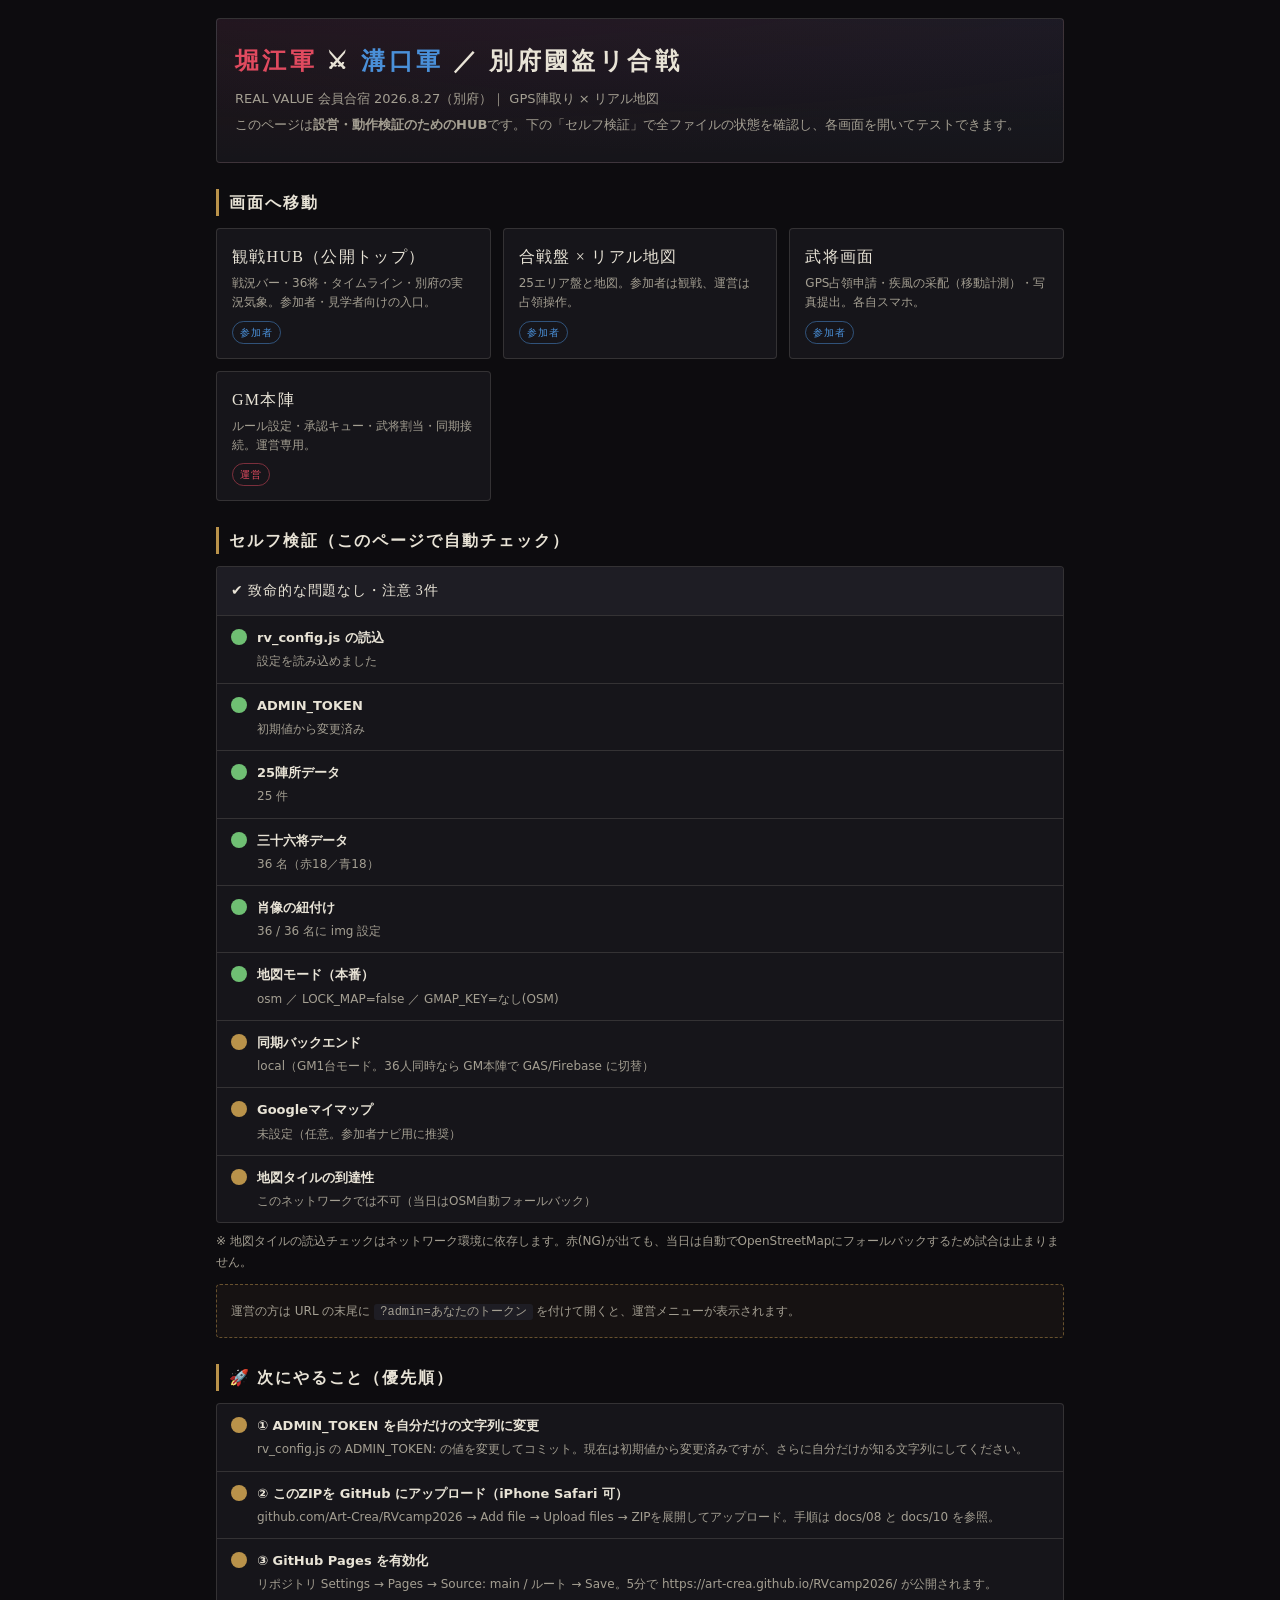
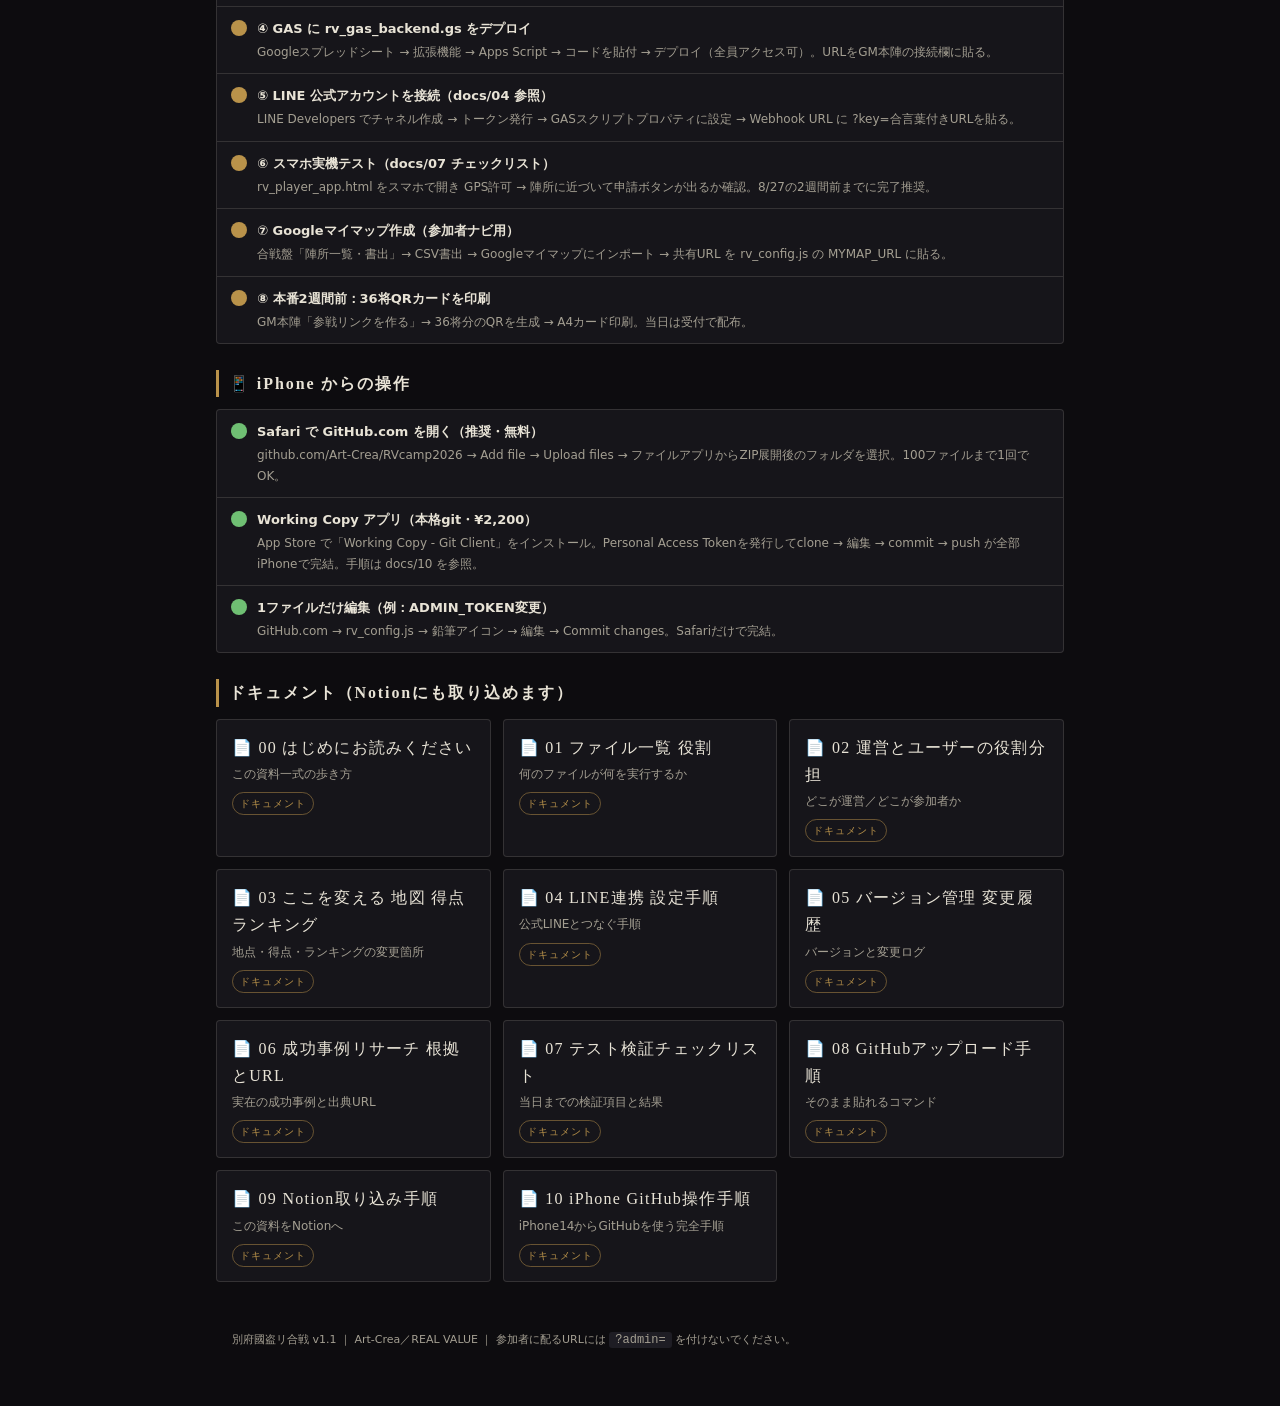
==== commit 884d57eb: "v1.3 メインファイル追加" ====
--- a/index.html
+++ b/index.html
@@ -3,423 +3,197 @@
 <head>
 <meta charset="utf-8">
 <meta name="viewport" content="width=device-width, initial-scale=1.0, viewport-fit=cover">
-<title>武将画面 — 別府國盗リ合戦</title>
+<title>別府國盗リ合戦 — 設営・検証HUB</title>
 <link rel="stylesheet" href="./rv_style.css">
 <style>
-  main{max-width:560px}
-  .me{display:grid;grid-template-columns:64px 1fr;gap:12px;align-items:center;
-      border:1px solid var(--line);border-radius:var(--r);padding:12px;background:var(--sumi-2)}
-  .me.r{border-left:3px solid var(--shu)} .me.b{border-left:3px solid var(--ai)}
-  .me .kb{width:64px;height:64px} .me .kb svg{width:100%;height:100%}
-  .me .kb img{width:100%;height:100%;object-fit:cover;border-radius:10px}
-  .me.r .kb svg{color:var(--shu-soft)} .me.b .kb svg{color:var(--ai-soft)}
-  .me .nm{font-family:var(--mincho);font-size:18px;letter-spacing:.06em}
-  .me .sub{font-size:11px;color:var(--washi-dim)}
-  .me .crest{display:flex;align-items:center;gap:5px;margin-top:3px}
-  .me .crest svg{width:15px;height:15px;color:var(--kin)}
-  .me .crest span{font-size:11px;color:var(--washi-dim)}
-  .near-list{display:grid;gap:8px;margin-top:10px}
-  .nc{border:1px solid var(--line);border-radius:var(--r);padding:10px 12px;background:var(--sumi-2);
-      display:grid;grid-template-columns:1fr auto;gap:8px;align-items:center;cursor:pointer}
-  .nc.sel{border-color:var(--kin);box-shadow:0 0 0 1px var(--kin)}
-  .nc .t{font-family:var(--mincho);font-size:14px}
-  .nc .d{font-size:11px;color:var(--washi-dim)}
-  .nc .m{font-size:13px;font-family:var(--mincho)}
-  .nc.own-r{border-left:3px solid var(--shu)} .nc.own-b{border-left:3px solid var(--ai)}
-  .status{padding:10px 12px;border-radius:var(--r);font-size:12px;margin:10px 0;border:1px solid var(--line)}
-  .status.ok{border-color:rgba(111,191,115,.5);color:var(--ok)}
-  .status.ng{border-color:rgba(224,82,82,.5);color:var(--ng)}
-  #photoPrev{max-width:100%;border-radius:var(--r);margin-top:8px;border:1px solid var(--line)}
+  .wrap{max-width:880px;margin:0 auto;padding:18px 16px 40px}
+  .hero{border:1px solid var(--line);border-radius:var(--r);padding:22px 18px;margin-bottom:20px;
+        background:radial-gradient(1200px 200px at 20% -40%, rgba(200,16,46,.10), transparent),
+                   radial-gradient(1200px 200px at 90% -40%, rgba(31,95,169,.10), transparent), var(--sumi-2)}
+  .hero h1{font-family:var(--mincho);letter-spacing:.14em;margin:0 0 6px;font-size:24px}
+  .hero .shu{color:var(--shu-soft)} .hero .ai{color:var(--ai-soft)}
+  .hero p{margin:.3em 0;color:var(--washi-dim);font-size:13px}
+  .grid{display:grid;grid-template-columns:repeat(auto-fill,minmax(250px,1fr));gap:12px;margin:8px 0 22px}
+  .card{display:block;border:1px solid var(--line);border-radius:var(--r);padding:14px 15px;text-decoration:none;
+        color:var(--washi);background:var(--sumi-2);transition:border-color .15s}
+  .card:hover{border-color:var(--kin)}
+  .card .t{font-family:var(--mincho);font-size:16px;letter-spacing:.08em;margin-bottom:4px}
+  .card .t .em{color:var(--kin)}
+  .card .d{font-size:12px;color:var(--washi-dim);line-height:1.6}
+  .card .role{display:inline-block;font-size:10px;letter-spacing:.1em;padding:2px 7px;border-radius:99px;margin-top:8px;border:1px solid var(--line)}
+  .role.user{color:var(--ai-soft);border-color:rgba(74,144,217,.5)}
+  .role.gm{color:var(--shu-soft);border-color:rgba(224,74,95,.5)}
+  .role.doc{color:var(--kin);border-color:rgba(185,146,74,.5)}
+  h2.sec{font-family:var(--mincho);letter-spacing:.12em;font-size:16px;border-left:3px solid var(--kin);padding-left:10px;margin:26px 0 12px}
+  .check{border:1px solid var(--line);border-radius:var(--r);background:var(--sumi-2);overflow:hidden}
+  .check .row{display:flex;align-items:flex-start;gap:10px;padding:11px 14px;border-top:1px solid var(--line);font-size:13px}
+  .check .row:first-child{border-top:0}
+  .dot{flex:0 0 auto;width:16px;height:16px;border-radius:50%;margin-top:2px;background:var(--washi-dim)}
+  .dot.ok{background:var(--ok)} .dot.ng{background:var(--ng)} .dot.warn{background:var(--kin)}
+  .check .k{font-weight:600} .check .v{color:var(--washi-dim);font-size:12px;margin-top:2px}
+  .summary{padding:12px 14px;font-family:var(--mincho);letter-spacing:.06em;background:var(--sumi-3)}
+  .opsbox{border:1px dashed rgba(185,146,74,.5);border-radius:var(--r);padding:14px;margin-top:10px;background:rgba(185,146,74,.05)}
+  code{background:var(--sumi-3);padding:1px 6px;border-radius:3px;font-size:12px}
+  .muted{color:var(--washi-dim);font-size:12px}
 </style>
 </head>
 <body>
-<header>
-  <div class="brand">
-    <h1>📱 武将<span class="shu">画</span><span class="ai">面</span></h1>
-    <span class="sub">個人ステータス・陣所占領</span>
-    <a class="home" href="./rv_kunitori_board25.html">盤を見る →</a>
+<div class="wrap">
+
+  <div class="hero">
+    <h1><span class="shu">堀江軍</span> ⚔ <span class="ai">溝口軍</span> ／ 別府國盗リ合戦</h1>
+    <p>REAL VALUE 会員合宿 2026.8.27（別府）｜ GPS陣取り × リアル地図</p>
+    <p class="muted">このページは<strong>設営・動作検証のためのHUB</strong>です。下の「セルフ検証」で全ファイルの状態を確認し、各画面を開いてテストできます。</p>
   </div>
-</header>
-
-<main>
-  <!-- 参戦 -->
-  <section id="login">
-    <div class="box">
-      <h3>参戦</h3>
-      <p id="connNote">合戦ルームに接続しています…</p>
-      <label>武将を選ぶ</label>
-      <select id="pickBusho"></select>
-      <label>暗証番号（4桁・武将カード記載）</label>
-      <input type="text" id="pin" inputmode="numeric" maxlength="4" placeholder="0000">
-      <button class="btn big go" id="joinBtn" style="margin-top:12px">出陣する</button>
-      <p class="side-note">位置情報の許可が必要です。ブラウザの許可ダイアログで「許可」を選んでください。</p>
-    </div>
-  </section>
-
-  <!-- 本体 -->
-  <section id="app" hidden>
-    <div class="me" id="me"></div>
-
-    <div class="score" style="margin-top:12px">
-      <div class="side r" id="sc-r"><span class="nm">赤軍</span><span class="n" id="n-r">0</span></div>
-      <div class="side b" id="sc-b"><span class="nm">青軍</span><span class="n" id="n-b">0</span></div>
-    </div>
-
-    <div class="bar">
-      <span class="chip" id="gpsChip">📍測位中…</span>
-      <span class="chip" id="ruleChip"></span>
-      <span class="chip off" id="openChip">停戦中</span>
-    </div>
-
-    <div class="box">
-      <h3>近くの陣所</h3>
-      <div class="near-list" id="nearList"></div>
-    </div>
-
-    <div class="box" id="claimBox" hidden>
-      <h3 id="claimTitle">陣所を攻める</h3>
-      <p id="claimHint"></p>
-      <div id="quizWrap" hidden>
-        <label>ヒントへの回答</label>
-        <input type="text" id="answer" placeholder="現地で確かめて入力">
-      </div>
-      <div id="photoWrap" hidden>
-        <label>現地写真（陣所が写るように）</label>
-        <input type="file" id="photo" accept="image/*" capture="environment">
-        <img id="photoPrev" hidden alt="提出する写真">
-      </div>
-      <div id="claimStatus"></div>
-      <button class="btn big go" id="submitBtn" style="margin-top:10px">⚔ 占領を申請する</button>
-      <a class="btn big" id="navBtn" target="_blank" rel="noopener" style="margin-top:8px;display:block;text-align:center;text-decoration:none">Googleマップでこの陣所へナビ</a>
-    </div>
-
-    <div class="box">
-      <h3>疾風の采配 ── 移動の記録</h3>
-      <p class="side-note">「疾如風」── 移動が少なく速いほど、獲得PTあたりの評価が上がります。今の移動手段を選んでください。</p>
-      <div class="bar" style="margin:8px 0">
-        <button class="btn" id="modeCar">🚗 車で移動中</button>
-        <button class="btn" id="modeWalk">🚶 徒歩で移動中</button>
-        <span class="chip" id="modeChip">現在：車</span>
-      </div>
-      <div class="bar" style="margin:8px 0">
-        <button class="btn" id="stepPermBtn">📳 徒歩数センサーを有効化</button>
-        <span class="chip" id="stepChip">徒歩数：未計測</span>
-      </div>
-      <table style="width:100%;font-size:13px;margin-top:8px">
-        <tr><td>走行距離（車）</td><td style="text-align:right" id="distCar">0.00 km</td></tr>
-        <tr><td>移動距離（徒歩）</td><td style="text-align:right" id="distWalk">0.00 km</td></tr>
-        <tr><td>徒歩数（推定・センサー計測）</td><td style="text-align:right" id="stepCount">0 歩</td></tr>
-        <tr><td>経過時間</td><td style="text-align:right" id="elapsedTime">0 分</td></tr>
-      </table>
-      <div style="margin-top:10px;padding:10px 12px;border:1px solid var(--kin);border-radius:var(--r)">
-        <div style="font-size:11px;color:var(--washi-dim)">疾風指数（獲得PT ÷ 移動負荷）</div>
-        <div style="font-family:var(--mincho);font-size:24px;color:var(--kin)" id="shippuIndex">—</div>
-      </div>
-      <p class="side-note" style="margin-top:8px">
-        算式：疾風指数 = 獲得PT ÷（走行距離km×3 + 徒歩距離km×8 + 経過分数）。数字が大きいほど効率的。<br>
-        ⚠ 徒歩数はブラウザの加速度センサーによる<b>簡易推定</b>です。Apple ヘルスケア等の公式歩数とは一致しません。iPhoneでは初回に許可ダイアログが出ます。
-      </p>
-    </div>
-
-    <div class="box">
-      <h3>戦況</h3>
-      <div class="board" id="board"></div>
-      <div id="log" style="margin-top:10px"></div>
-    </div>
-  </section>
-</main>
-
-<footer>RV CAMP ｜ 別府國盗リ合戦</footer>
-
+
+  <h2 class="sec">画面へ移動</h2>
+  <div class="grid" id="nav"></div>
+
+  <h2 class="sec">セルフ検証（このページで自動チェック）</h2>
+  <div class="check" id="check"><div class="summary" id="sum">検証中…</div></div>
+  <p class="muted" style="margin-top:8px">※ 地図タイルの読込チェックはネットワーク環境に依存します。赤(NG)が出ても、当日は自動でOpenStreetMapにフォールバックするため試合は止まりません。</p>
+
+  <div id="opszone"></div>
+
+  <h2 class="sec">🚀 次にやること（優先順）</h2>
+  <div class="check" id="todo">
+    <div class="row"><span class="dot warn"></span><div><div class="k">① ADMIN_TOKEN を自分だけの文字列に変更</div><div class="v">rv_config.js の ADMIN_TOKEN: の値を変更してコミット。現在は初期値から変更済みですが、さらに自分だけが知る文字列にしてください。</div></div></div>
+    <div class="row"><span class="dot warn"></span><div><div class="k">② このZIPを GitHub にアップロード（iPhone Safari 可）</div><div class="v">github.com/Art-Crea/RVcamp2026 → Add file → Upload files → ZIPを展開してアップロード。手順は docs/08 と docs/10 を参照。</div></div></div>
+    <div class="row"><span class="dot warn"></span><div><div class="k">③ GitHub Pages を有効化</div><div class="v">リポジトリ Settings → Pages → Source: main / ルート → Save。5分で https://art-crea.github.io/RVcamp2026/ が公開されます。</div></div></div>
+    <div class="row"><span class="dot warn"></span><div><div class="k">④ GAS に rv_gas_backend.gs をデプロイ</div><div class="v">Googleスプレッドシート → 拡張機能 → Apps Script → コードを貼付 → デプロイ（全員アクセス可）。URLをGM本陣の接続欄に貼る。</div></div></div>
+    <div class="row"><span class="dot warn"></span><div><div class="k">⑤ LINE 公式アカウントを接続（docs/04 参照）</div><div class="v">LINE Developers でチャネル作成 → トークン発行 → GASスクリプトプロパティに設定 → Webhook URL に ?key=合言葉付きURLを貼る。</div></div></div>
+    <div class="row"><span class="dot warn"></span><div><div class="k">⑥ スマホ実機テスト（docs/07 チェックリスト）</div><div class="v">rv_player_app.html をスマホで開き GPS許可 → 陣所に近づいて申請ボタンが出るか確認。8/27の2週間前までに完了推奨。</div></div></div>
+    <div class="row"><span class="dot warn"></span><div><div class="k">⑦ Googleマイマップ作成（参加者ナビ用）</div><div class="v">合戦盤「陣所一覧・書出」→ CSV書出 → Googleマイマップにインポート → 共有URL を rv_config.js の MYMAP_URL に貼る。</div></div></div>
+    <div class="row"><span class="dot warn"></span><div><div class="k">⑧ 本番2週間前：36将QRカードを印刷</div><div class="v">GM本陣「参戦リンクを作る」→ 36将分のQRを生成 → A4カード印刷。当日は受付で配布。</div></div></div>
+  </div>
+
+  <h2 class="sec">📱 iPhone からの操作</h2>
+  <div class="check">
+    <div class="row"><span class="dot ok"></span><div><div class="k">Safari で GitHub.com を開く（推奨・無料）</div><div class="v">github.com/Art-Crea/RVcamp2026 → Add file → Upload files → ファイルアプリからZIP展開後のフォルダを選択。100ファイルまで1回でOK。</div></div></div>
+    <div class="row"><span class="dot ok"></span><div><div class="k">Working Copy アプリ（本格git・¥2,200）</div><div class="v">App Store で「Working Copy - Git Client」をインストール。Personal Access Tokenを発行してclone → 編集 → commit → push が全部iPhoneで完結。手順は docs/10 を参照。</div></div></div>
+    <div class="row"><span class="dot ok"></span><div><div class="k">1ファイルだけ編集（例：ADMIN_TOKEN変更）</div><div class="v">GitHub.com → rv_config.js → 鉛筆アイコン → 編集 → Commit changes。Safariだけで完結。</div></div></div>
+  </div>
+
+  <h2 class="sec">ドキュメント（Notionにも取り込めます）</h2>
+  <div class="grid" id="docs"></div>
+
+  <footer style="border:0;text-align:left">
+    別府國盗リ合戦 v1.1 ｜ Art-Crea／REAL VALUE ｜ 参加者に配るURLには <code>?admin=</code> を付けないでください。
+  </footer>
+</div>
+
+<!-- 設定とデータを読み込んで自己診断する -->
+<script src="./rv_config.js"></script>
 <script src="./rv_data.js"></script>
-<script src="./rv_sync.js"></script>
 <script>
-const $=id=>document.getElementById(id);
-let me=-1, pos=null, sel=-1, photoData=null, myClaimId=null;
-
-/* ── URLハッシュ #j=<base64> から接続設定を取得 ── */
-function connFromHash(){
-  const m=location.hash.match(/j=([^&]+)/);
-  if(!m) return null;
-  try{
-    const o=JSON.parse(decodeURIComponent(escape(atob(m[1]))));
-    if(o.firebase && typeof o.firebase==='string' && o.firebase.trim()) o.firebase=JSON.parse(o.firebase);
-    else if(!o.firebase) delete o.firebase;
-    return o;
-  }catch(e){ return null; }
-}
-
-/* ── 疾風の采配：移動記録の状態 ── */
-const Shippu = {
-  mode: 'car',           // 'car' | 'walk'
-  distCarKm: 0,
-  distWalkKm: 0,
-  steps: 0,
-  startedAt: Date.now(),
-  lastPos: null,
-  stepListenerOn: false
-};
-
-function shippuIndex(earnedPt){
-  const minutes = (Date.now() - Shippu.startedAt) / 60000;
-  const load = Shippu.distCarKm*3 + Shippu.distWalkKm*8 + minutes;
-  return load > 0 ? (earnedPt / load) : 0;
-}
-function renderShippu(s){
-  $('distCar').textContent  = Shippu.distCarKm.toFixed(2)+' km';
-  $('distWalk').textContent = Shippu.distWalkKm.toFixed(2)+' km';
-  $('stepCount').textContent = Shippu.steps.toLocaleString('ja-JP')+' 歩';
-  const minutes = Math.round((Date.now()-Shippu.startedAt)/60000);
-  $('elapsedTime').textContent = minutes+' 分';
-
-  // 自分の武将が占領しているパネルの合計ptを「獲得PT」とみなす
-  let earned = 0;
-  if(me>=0 && s && s.cps && s.owner){
-    const myArmy = s.busho[me].a;
-    s.owner.forEach((o,i)=>{ if(o===myArmy && s.cps[i] && s.cps[i].pt) earned += s.cps[i].pt; });
+(function(){
+  var CFG = window.RV_CONFIG || {};
+  var qs = new URLSearchParams(location.search);
+  var admin = qs.get('admin');
+  var isAdmin = !!(CFG.ADMIN_TOKEN && admin === CFG.ADMIN_TOKEN);
+  var adminQS = isAdmin ? ('?admin=' + encodeURIComponent(CFG.ADMIN_TOKEN)) : '';
+
+  /* ---- ナビカード ---- */
+  var nav = [
+    {t:'観戦HUB（公開トップ）', f:'Kunitori.html', d:'戦況バー・36将・タイムライン・別府の実況気象。参加者・見学者向けの入口。', role:'user', label:'参加者'},
+    {t:'合戦盤 × リアル地図', f:'rv_kunitori_board25.html', d:'25エリア盤と地図。参加者は観戦、運営は占領操作。', role:'user', label:'参加者'},
+    {t:'武将画面', f:'rv_player_app.html', d:'GPS占領申請・疾風の采配（移動計測）・写真提出。各自スマホ。', role:'user', label:'参加者'},
+    {t:'GM本陣', f:'rv_gm_dashboard.html', d:'ルール設定・承認キュー・武将割当・同期接続。運営専用。', role:'gm', label:'運営'}
+  ];
+  document.getElementById('nav').innerHTML = nav.map(function(n){
+    var href = n.f + ((n.role==='gm'||n.f.indexOf('board25')>=0) ? adminQS : '');
+    return '<a class="card" href="'+href+'">'
+      + '<div class="t">'+n.t+'</div><div class="d">'+n.d+'</div>'
+      + '<span class="role '+n.role+'">'+n.label+'</span></a>';
+  }).join('');
+
+  /* ---- ドキュメントカード ---- */
+  var docs = [
+    ['00_はじめにお読みください', 'この資料一式の歩き方'],
+    ['01_ファイル一覧_役割', '何のファイルが何を実行するか'],
+    ['02_運営とユーザーの役割分担', 'どこが運営／どこが参加者か'],
+    ['03_ここを変える_地図_得点_ランキング', '地点・得点・ランキングの変更箇所'],
+    ['04_LINE連携_設定手順', '公式LINEとつなぐ手順'],
+    ['05_バージョン管理_変更履歴', 'バージョンと変更ログ'],
+    ['06_成功事例リサーチ_根拠とURL', '実在の成功事例と出典URL'],
+    ['07_テスト検証チェックリスト', '当日までの検証項目と結果'],
+    ['08_GitHubアップロード手順', 'そのまま貼れるコマンド'],
+    ['09_Notion取り込み手順', 'この資料をNotionへ'],
+    ['10_iPhone_GitHub操作手順', 'iPhone14からGitHubを使う完全手順']
+  ];
+  document.getElementById('docs').innerHTML = docs.map(function(d){
+    return '<a class="card" href="docs/'+d[0]+'.md"><div class="t"><span class="em">📄</span> '+d[0].replace(/_/g,' ')+'</div>'
+      + '<div class="d">'+d[1]+'</div><span class="role doc">ドキュメント</span></a>';
+  }).join('');
+
+  /* ---- セルフ検証 ---- */
+  var checks = [];
+  function add(state, k, v){ checks.push({state:state,k:k,v:v}); }
+
+  // 1. config
+  add(window.RV_CONFIG ? 'ok':'ng', 'rv_config.js の読込', window.RV_CONFIG ? '設定を読み込めました' : '読み込めません。ファイル配置を確認');
+  // 2. admin token changed
+  if (CFG.ADMIN_TOKEN === 'honjin827') add('warn','ADMIN_TOKEN が初期値のまま','公開前に自分だけの文字列へ変更してください（rv_config.js）');
+  else add('ok','ADMIN_TOKEN','初期値から変更済み');
+  // 3. data 25 CPs
+  var cpOK = (typeof DEFAULT_CP !== 'undefined') && DEFAULT_CP.length === 25;
+  add(cpOK?'ok':'ng','25陣所データ', (typeof DEFAULT_CP!=='undefined') ? (DEFAULT_CP.length+' 件') : '読み込めません');
+  // 4. 36 busho
+  var buOK = (typeof BUSHO !== 'undefined') && BUSHO.length === 36;
+  var rCnt = buOK ? BUSHO.filter(function(b){return b.a==='r';}).length : 0;
+  var bCnt = buOK ? BUSHO.filter(function(b){return b.a==='b';}).length : 0;
+  add(buOK?'ok':'ng','三十六将データ', buOK ? (BUSHO.length+' 名（赤'+rCnt+'／青'+bCnt+'）') : '読み込めません');
+  // 5. portraits linked
+  if (buOK){
+    var withImg = BUSHO.filter(function(b){return b.img;}).length;
+    add(withImg===36?'ok':'warn','肖像の紐付け', withImg+' / 36 名に img 設定');
   }
-  const idx = shippuIndex(earned);
-  $('shippuIndex').textContent = earned>0 ? idx.toFixed(2) : '—（占領後に算出）';
-}
-
-$('modeCar').onclick = () => { Shippu.mode='car'; $('modeChip').textContent='現在：車'; $('modeChip').className='chip live'; };
-$('modeWalk').onclick = () => { Shippu.mode='walk'; $('modeChip').textContent='現在：徒歩'; $('modeChip').className='chip live'; };
-
-/* ── 徒歩数センサー（DeviceMotion・簡易ピーク検出） ──
-   ブラウザからApple HealthKit / Health Connectの歩数は直接読めないため、
-   加速度センサーの上下動ピークを数える簡易推定です。公式歩数計とは
-   ズレますが、「動いたかどうか」の相対指標としては十分機能します。 */
-function initStepCounter(){
-  if(typeof DeviceMotionEvent !== 'undefined' && typeof DeviceMotionEvent.requestPermission === 'function'){
-    // iOS：明示的な許可が必要
-    DeviceMotionEvent.requestPermission().then(state=>{
-      if(state === 'granted') attachStepListener();
-      else { $('stepChip').textContent='徒歩数：センサー許可が拒否されました'; $('stepChip').className='chip off'; }
-    }).catch(()=>{ $('stepChip').textContent='徒歩数：この端末では利用できません'; });
-  } else if(typeof DeviceMotionEvent !== 'undefined'){
-    // Android等：許可プロンプト不要
-    attachStepListener();
+  // 6. map mode
+  add('ok','地図モード（本番）', (CFG.MAP_MODE||'osm')+' ／ LOCK_MAP='+CFG.LOCK_MAP+' ／ GMAP_KEY='+(CFG.GMAP_KEY?'設定あり':'なし(OSM)'));
+  // 7. sync backend
+  var sync = CFG.SYNC || {};
+  add(sync.backend==='local'?'warn':'ok','同期バックエンド', (sync.backend||'local')+(sync.backend==='local'?'（GM1台モード。36人同時なら GM本陣で GAS/Firebase に切替）':''));
+  // 8. MyMap
+  add(CFG.MYMAP_URL?'ok':'warn','Googleマイマップ', CFG.MYMAP_URL ? '設定済み' : '未設定（任意。参加者ナビ用に推奨）');
+
+  // 9. map tile reachability (async)
+  var mapRowId = 'map-tile-row';
+  add('warn','地図タイルの到達性', '確認中…');
+
+  render();
+
+  // async tile check
+  var img = new Image();
+  var done=false;
+  var to = setTimeout(function(){ if(!done){ setTile('warn','8秒無応答（当日はOSM自動フォールバック）'); } }, 8000);
+  img.onload = function(){ done=true; clearTimeout(to); setTile('ok','OpenStreetMap タイル到達OK'); };
+  img.onerror = function(){ done=true; clearTimeout(to); setTile('warn','このネットワークでは不可（当日はOSM自動フォールバック）'); };
+  img.src = 'https://tile.openstreetmap.org/12/3638/1612.png?_=' + Date.now();
+  function setTile(state,msg){ var c=checks.find(function(x){return x.k==='地図タイルの到達性';}); if(c){c.state=state;c.v=msg;render();} }
+
+  function render(){
+    var el = document.getElementById('check');
+    var ng = checks.filter(function(c){return c.state==='ng';}).length;
+    var warn = checks.filter(function(c){return c.state==='warn';}).length;
+    var sumTxt = ng>0 ? ('⚠ 要対応 '+ng+'件・注意 '+warn+'件') :
+                 (warn>0 ? ('✔ 致命的な問題なし・注意 '+warn+'件') : '✔ すべて良好。設営完了です');
+    var rows = checks.map(function(c){
+      return '<div class="row"><span class="dot '+c.state+'"></span><div><div class="k">'+c.k+'</div><div class="v">'+c.v+'</div></div></div>';
+    }).join('');
+    el.innerHTML = '<div class="summary">'+sumTxt+'</div>' + rows;
+  }
+
+  /* ---- 運営ゾーン ---- */
+  var oz = document.getElementById('opszone');
+  if (isAdmin){
+    oz.innerHTML = '<div class="opsbox"><strong style="color:var(--kin)">🔐 運営モードで表示中</strong>'
+      + '<p class="muted" style="margin:.5em 0">上のリンクには自動で <code>?admin=</code> が付いています。'
+      + '合戦盤で地図切替・占領操作・陣所編集ができます。</p>'
+      + '<p class="muted">参加者に配るときは、このアドレスから <code>'+ '?admin=…' +'</code> を外して配布してください。</p></div>';
   } else {
-    $('stepChip').textContent='徒歩数：この端末は非対応';
-    $('stepChip').className='chip off';
+    oz.innerHTML = '<div class="opsbox"><span class="muted">運営の方は URL の末尾に '
+      + '<code>?admin=あなたのトークン</code> を付けて開くと、運営メニューが表示されます。</span></div>';
   }
-}
-function attachStepListener(){
-  if(Shippu.stepListenerOn) return;
-  Shippu.stepListenerOn = true;
-  let lastMag = 0, lastPeakAt = 0;
-  const THRESHOLD = 1.2;      // 加速度変化のしきい値（体感で調整可）
-  const MIN_INTERVAL_MS = 300; // 1歩あたりの最短間隔（連続誤検出を防ぐ）
-  window.addEventListener('devicemotion', e=>{
-    const a = e.accelerationIncludingGravity;
-    if(!a || a.x==null) return;
-    const mag = Math.sqrt(a.x*a.x + a.y*a.y + a.z*a.z);
-    const delta = Math.abs(mag - lastMag);
-    lastMag = mag;
-    const now = Date.now();
-    if(delta > THRESHOLD && (now - lastPeakAt) > MIN_INTERVAL_MS){
-      lastPeakAt = now;
-      Shippu.steps++;
-    }
-  });
-  $('stepChip').textContent = '徒歩数：計測中';
-  $('stepChip').className = 'chip live';
-}
-$('stepPermBtn').onclick = initStepCounter;
-
-/* ── 測位 ── */
-function watch(){
-  if(!navigator.geolocation){ $('gpsChip').textContent='📍この端末は位置情報に未対応'; return; }
-  navigator.geolocation.watchPosition(p=>{
-    const np = {lat:p.coords.latitude, lng:p.coords.longitude, acc:Math.round(p.coords.accuracy)};
-
-    // 移動距離の累積（誤差の大きい測位はノイズとして除外）
-    if(pos && np.acc < 40){
-      const dKm = haversine(pos.lat,pos.lng,np.lat,np.lng) / 1000;
-      // 明らかなGPSジャンプ（信号切替直後など）は1回分として無視
-      if(dKm < 0.5){
-        if(Shippu.mode==='car') Shippu.distCarKm += dKm;
-        else Shippu.distWalkKm += dKm;
-      }
-    }
-    pos = np;
-    $('gpsChip').textContent='📍測位中（誤差 約'+pos.acc+'m）';
-    $('gpsChip').className='chip live';
-    if(Sync.state){ renderNear(Sync.state); renderShippu(Sync.state); }
-  },err=>{
-    $('gpsChip').textContent='📍位置情報が取得できません（'+err.message+'）';
-    $('gpsChip').className='chip off';
-  },{enableHighAccuracy:true, maximumAge:5000, timeout:15000});
-}
-setInterval(()=>{ if(Sync.state) renderShippu(Sync.state); }, 15000);
-
-/* ── 参戦 ── */
-function renderPicker(s){
-  $('pickBusho').innerHTML = s.busho.map((b,i)=>
-    '<option value="'+i+'">'+(b.a==='r'?'🔴':'🔵')+' '+b.name+(b.player?'（'+b.player+'）':'')+'</option>').join('');
-}
-$('joinBtn').onclick=()=>{
-  const i=+$('pickBusho').value;
-  const s=Sync.state, b=s.busho[i];
-  if($('pin').value.trim()!==String(b.pin)){ alert('暗証番号が違います'); return; }
-  me=i; localStorage.setItem('rv-me', JSON.stringify({i, pin:b.pin, room:s.room}));
-  $('login').hidden=true; $('app').hidden=false;
-  watch(); render(Sync.state);
-};
-
-/* ── 描画 ── */
-function renderMe(s){
-  const b=s.busho[me];
-  $('me').className='me '+b.a;
-  $('me').innerHTML='<div class="kb">'+(b.img
-      ? '<img src="./'+b.img+'" alt="'+esc(b.name)+'">'
-      : svgKabuto(b))+'</div>'
-    +'<div><div class="nm">'+esc(b.name)+'</div>'
-    +'<div class="sub">'+(b.a==='r'?'赤軍・朱雀':'青軍・蒼海')+' ／ 兜：'+esc(b.kbn)+(b.player?' ／ '+esc(b.player):'')+'</div>'
-    +'<div class="crest">'+svgKamon(b.km)+'<span>'+esc(b.kmn)+'</span></div></div>';
-}
-function renderNear(s){
-  if(!pos){ $('nearList').innerHTML='<p class="side-note">位置情報を取得中です…</p>'; return; }
-  const list=s.cps.map((cp,i)=>({i,cp,d:haversine(pos.lat,pos.lng,cp.lat,cp.lng)}))
-                  .sort((a,b)=>a.d-b.d).slice(0,6);
-  $('nearList').innerHTML=list.map(x=>{
-    const own=s.owner[x.i]==='r'?'own-r':s.owner[x.i]==='b'?'own-b':'';
-    const inR=x.d<=(s.cfg.radius||80);
-    const lock=(s.lockUntil&&s.lockUntil[x.i]>Date.now());
-    return '<div class="nc '+own+(sel===x.i?' sel':'')+'" data-i="'+x.i+'">'
-      +'<div><div class="t">'+(x.i+1)+'. '+esc(x.cp.name)+'</div>'
-      +'<div class="d">'+(s.owner[x.i]==='r'?'🔴赤軍':s.owner[x.i]==='b'?'🔵青軍':'⚪未占領')
-      +(lock?' ／ 🔒クールダウン中':'')+'</div></div>'
-      +'<div class="m '+(inR?'near':'far')+'">'+x.d+'m</div></div>';
-  }).join('');
-  $('nearList').querySelectorAll('.nc').forEach(el=>el.onclick=()=>{ sel=+el.dataset.i; render(Sync.state); });
-}
-function renderClaim(s){
-  if(sel<0){ $('claimBox').hidden=true; return; }
-  $('claimBox').hidden=false;
-  const cp=s.cps[sel], b=s.busho[me];
-  const d=pos?haversine(pos.lat,pos.lng,cp.lat,cp.lng):null;
-  const inR = d!==null && d<=(s.cfg.radius||80);
-  const lock = s.lockUntil && s.lockUntil[sel]>Date.now();
-  const mine = s.owner[sel]===b.a;
-
-  $('claimTitle').textContent=(sel+1)+'. '+cp.name;
-  $('claimHint').innerHTML='<b style="color:var(--kin)">ヒント：</b>'+esc(cp.hint||'—');
-  $('navBtn').href=gnavLink(cp);
-
-  $('quizWrap').hidden = (s.cfg.judge!=='gps_quiz');
-  $('photoWrap').hidden = (s.cfg.judge!=='photo');
-
-  let msg='', cls='', can=true;
-  if(!s.cfg.open){ msg='まだ開戦していません（GMの合図を待て）'; cls='ng'; can=false; }
-  else if(!pos){ msg='位置情報が取得できていません'; cls='ng'; can=false; }
-  else if(!inR){ msg='圏外です（あと約'+(d-(s.cfg.radius||80))+'m 近づけ／判定半径 '+(s.cfg.radius||80)+'m）'; cls='ng'; can=false; }
-  else if(lock){ msg='この陣所はクールダウン中です'; cls='ng'; can=false; }
-  else if(mine){ msg='すでに自軍の陣所です'; cls=''; can=false; }
-  else { msg='✅ 圏内（'+d+'m）。攻略可能。'; cls='ok'; }
-  if(myClaimId) { msg='📨 申請済み。GMの承認を待っています。'; cls=''; can=false; }
-  $('claimStatus').innerHTML='<div class="status '+cls+'">'+msg+'</div>';
-  $('submitBtn').disabled=!can;
-  $('submitBtn').textContent = s.cfg.judge==='gps' ? '⚔ この陣所を占領する' : '⚔ 占領を申請する';
-}
-function renderBoard(s){
-  $('board').innerHTML=Array.from({length:25},(_,i)=>{
-    const cp=s.cps[i]||{name:'—'};
-    const own=s.owner[i]==='r'?'red':s.owner[i]==='b'?'blue':'';
-    return '<div class="cell '+own+'" data-i="'+i+'"><span class="no">'+(i+1)+'</span>'
-      +'<span class="ic">'+svgKamon(PANEL_KAMON[i])+'</span><span class="nm">'+esc(cp.name)+'</span></div>';
-  }).join('');
-  $('board').querySelectorAll('.cell').forEach(el=>el.onclick=()=>{ sel=+el.dataset.i; render(Sync.state); });
-  const sc=Sync.score(s);
-  $('n-r').textContent=sc.r; $('n-b').textContent=sc.b;
-  $('log').innerHTML=(s.log||[]).slice(0,8).map(l=>'<div class="logline">'
-    +new Date(l.ts).toLocaleTimeString('ja-JP',{hour:'2-digit',minute:'2-digit'})+' <b>'+esc(l.t)+'</b></div>').join('');
-}
-function render(s){
-  if(me<0){ renderPicker(s); return; }
-  // 自分の申請が処理されたか確認
-  if(myClaimId && !(s.claims||[]).some(c=>String(c.id)===String(myClaimId))) myClaimId=null;
-  $('ruleChip').textContent = ({gps:'判定：GPSのみ',gps_quiz:'判定：GPS＋回答',photo:'判定：写真'})[s.cfg.judge]
-    + ' ／ ' + (s.cfg.turnMode==='free'?'早取り制':'交互手番');
-  $('openChip').textContent = s.cfg.open?'⚔ 開戦中':'停戦中';
-  $('openChip').className = 'chip '+(s.cfg.open?'live':'off');
-  renderMe(s); renderNear(s); renderClaim(s); renderBoard(s);
-}
-
-/* ── 写真（軽量化してから保持） ── */
-$('photo').onchange=e=>{
-  const f=e.target.files[0]; if(!f) return;
-  const img=new Image();
-  img.onload=()=>{
-    const max=480, sc=Math.min(1,max/Math.max(img.width,img.height));
-    const cv=document.createElement('canvas');
-    cv.width=img.width*sc; cv.height=img.height*sc;
-    cv.getContext('2d').drawImage(img,0,0,cv.width,cv.height);
-    photoData=cv.toDataURL('image/jpeg',0.45);
-    $('photoPrev').src=photoData; $('photoPrev').hidden=false;
-  };
-  img.src=URL.createObjectURL(f);
-};
-
-/* ── 申請 ── */
-$('submitBtn').onclick=async()=>{
-  const s=Sync.state, b=s.busho[me], cp=s.cps[sel];
-  if(!pos) return alert('位置情報が必要です');
-  const d=haversine(pos.lat,pos.lng,cp.lat,cp.lng);
-  if(d>(s.cfg.radius||80)) return alert('圏外です');
-  if(s.cfg.judge==='gps_quiz' && !$('answer').value.trim()) return alert('ヒントへの回答を入力してください');
-  if(s.cfg.judge==='photo' && !photoData) return alert('現地写真を撮影してください');
-
-  const id=Date.now()+'-'+me;
-  $('submitBtn').disabled=true;
-  const moveSnap = { mode:Shippu.mode, distCarKm:+Shippu.distCarKm.toFixed(3),
-    distWalkKm:+Shippu.distWalkKm.toFixed(3), steps:Shippu.steps,
-    elapsedMin: Math.round((Date.now()-Shippu.startedAt)/60000) };
-  try{
-    await Sync.commit(st=>{
-      if(st.cfg.judge==='gps'){
-        // 即占領
-        Sync.applyClaim(st, sel, b.a, b.name+(b.player?'／'+b.player:''));
-      }else{
-        st.claims=st.claims||[];
-        st.claims.push({id, ts:Date.now(), bi:me, army:b.a, cell:sel,
-          lat:pos.lat, lng:pos.lng, answer:$('answer').value.trim()||'',
-          photo: st.cfg.judge==='photo'?photoData:null, status:'pending', move:moveSnap});
-        Sync.log(st,'📨 '+b.name+' が 陣所'+(sel+1)+'【'+cp.name+'】を申請（'+d+'m）');
-      }
-      // 武将ごとの移動サマリーをSyncに保存（GM本陣・観戦HUBで参照可能にする）
-      st.busho[me].move = moveSnap;
-    });
-    if(Sync.state.cfg.judge!=='gps'){ myClaimId=id; }
-    photoData=null; $('photoPrev').hidden=true; $('photo').value=''; $('answer').value='';
-  }catch(e){ alert('送信に失敗しました：'+e.message); }
-  render(Sync.state);
-};
-
-/* ── 起動 ── */
-(async()=>{
-  const hashCfg=connFromHash();
-  let saved=null; try{ saved=JSON.parse(localStorage.getItem('rv-conn')); }catch(e){}
-  const cfg = hashCfg || saved || {backend:'local', room:'RV827'};
-  if(hashCfg) localStorage.setItem('rv-conn', JSON.stringify(hashCfg));
-  try{
-    await Sync.init(cfg);
-    $('connNote').textContent = cfg.backend==='local'
-      ? '⚠ ローカルモードです。この端末だけで動き、GMには届きません。運営から配布された参戦リンク（QR）から開いてください。'
-      : '接続しました：ルーム '+cfg.room+'（'+(cfg.backend==='gas'?'スプレッドシート':'Firebase')+'）';
-  }catch(e){
-    await Sync.init({backend:'local', room:'RV827'});
-    $('connNote').textContent='⚠ 接続に失敗しました。運営に連絡してください。';
-  }
-  Sync.subscribe(render);
-  // 復帰
-  try{
-    const m=JSON.parse(localStorage.getItem('rv-me'));
-    if(m && Sync.state.busho[m.i] && String(Sync.state.busho[m.i].pin)===String(m.pin)){
-      me=m.i; $('login').hidden=true; $('app').hidden=false; watch();
-    }
-  }catch(e){}
-  render(Sync.state);
 })();
 </script>
 </body>
--- a/rv_style.css
+++ b/rv_style.css
@@ -1,67 +1,142 @@
-# 00 はじめにお読みください
+/* rv_style.css — 別府國盗リ合戦 共通スタイル
+   設計原則：文字は必ずアイコンの「外側の独立した行」に置く。
+   SVG内に <text> を置かない／ラベルを absolute で重ねない。 */
+:root{
+  --sumi:#0d0c0f; --sumi-2:#16151a; --sumi-3:#1e1d24;
+  --washi:#e8e3d6; --washi-dim:#a49f92;
+  --shu:#c8102e; --shu-soft:#e04a5f;
+  --ai:#1f5fa9;  --ai-soft:#4a90d9;
+  --kin:#b9924a;
+  --line:rgba(232,227,214,.14);
+  --ok:#6fbf73; --ng:#e05252;
+  --r:4px;
+  --mincho:"Yu Mincho","Hiragino Mincho ProN","Noto Serif JP",serif;
+  --gothic:"Hiragino Sans","Yu Gothic","Noto Sans JP",system-ui,sans-serif;
+}
+*{box-sizing:border-box}
+html,body{margin:0;padding:0}
+body{background:var(--sumi);color:var(--washi);font-family:var(--gothic);font-size:14px;line-height:1.7;-webkit-text-size-adjust:100%}
+a{color:var(--kin)}
+:focus-visible{outline:2px solid var(--kin);outline-offset:2px}
+@media (prefers-reduced-motion:reduce){*{transition:none!important}}
 
-**別府國盗リ合戦** は、REAL VALUE会員合宿（2026年8月27日・別府）のために作られた  
-リアルGPS陣取りゲームです。このリポジトリには、当日に動かすためのすべてのコードと資料が入っています。
+header{border-bottom:1px solid var(--line);background:linear-gradient(180deg,#131218,#0d0c0f);padding:14px 16px 0}
+.brand{display:flex;align-items:baseline;gap:12px;flex-wrap:wrap}
+.brand h1{font-family:var(--mincho);font-weight:600;letter-spacing:.14em;font-size:19px;margin:0}
+.brand h1 .shu{color:var(--shu-soft)} .brand h1 .ai{color:var(--ai-soft)}
+.brand .sub{font-size:11px;color:var(--washi-dim);letter-spacing:.08em}
+.brand .home{margin-left:auto;font-size:12px;text-decoration:none;border:1px solid var(--line);padding:4px 10px;border-radius:var(--r)}
+nav{display:flex;gap:2px;margin-top:12px;overflow-x:auto}
+nav button{background:none;border:0;border-bottom:2px solid transparent;color:var(--washi-dim);
+  font-family:var(--mincho);font-size:14px;letter-spacing:.1em;padding:9px 14px;cursor:pointer;white-space:nowrap}
+nav button[aria-selected="true"]{color:var(--washi);border-bottom-color:var(--kin)}
+main{padding:16px;max-width:1360px;margin:0 auto}
+.panel[hidden]{display:none}
+footer{border-top:1px solid var(--line);margin-top:32px;padding:16px;text-align:center;font-size:11px;color:var(--washi-dim)}
 
----
+.bar{display:flex;gap:8px;flex-wrap:wrap;align-items:center;margin-bottom:12px}
+.btn{background:var(--sumi-2);border:1px solid var(--line);color:var(--washi);padding:6px 12px;border-radius:var(--r);cursor:pointer;font-size:12px;font-family:inherit}
+.btn:hover{border-color:var(--kin)}
+.btn.on{border-color:var(--kin);color:var(--kin)}
+.btn.red{border-color:rgba(200,16,46,.6)} .btn.blue{border-color:rgba(31,95,169,.6)}
+.btn.big{padding:14px 18px;font-size:15px;font-family:var(--mincho);letter-spacing:.1em;width:100%}
+.btn.go{background:var(--kin);color:#0d0c0f;border-color:var(--kin);font-weight:600}
+.btn:disabled{opacity:.4;cursor:not-allowed}
+.chip{font-size:11px;color:var(--washi-dim);border:1px solid var(--line);padding:4px 8px;border-radius:99px}
+.chip.live{color:var(--ok);border-color:rgba(111,191,115,.5)}
+.chip.off{color:var(--washi-dim)}
 
-## この資料の歩き方
+.score{display:flex;gap:10px;margin-bottom:12px}
+.score .side{flex:1;border:1px solid var(--line);border-radius:var(--r);padding:8px 12px;display:flex;justify-content:space-between;align-items:center}
+.score .side.r{border-left:3px solid var(--shu)} .score .side.b{border-left:3px solid var(--ai)}
+.score .side.turn{background:rgba(185,146,74,.1)}
+.score .nm{font-family:var(--mincho);letter-spacing:.08em}
+.score .n{font-family:var(--mincho);font-size:26px;line-height:1}
+.score .r .n{color:var(--shu-soft)} .score .b .n{color:var(--ai-soft)}
 
-| ドキュメント | 読むべき人 | 所要 |
-|---|---|---|
-| **00（この文書）** | 全員 | 3分 |
-| **01 ファイル一覧** | 運営・開発者 | 5分 |
-| **02 役割分担** | 運営全員 | 5分 |
-| **03 変更箇所** | 地図・得点を変えたい人 | 10分 |
-| **04 LINE連携** | LINEを設定する人 | 20分 |
-| **05 バージョン管理** | 継続管理者 | 3分 |
-| **06 成功事例** | 企画・提案に使いたい人 | 10分 |
-| **07 検証チェックリスト** | 当日前に実機テストする人 | 30分 |
-| **08 GitHubアップロード** | 初めてGitHubに上げる人 | 10分 |
-| **09 Notion取り込み** | Notionで管理したい人 | 5分 |
+/* ── 盤：番号 / 家紋 / 名前 を別々の grid 行に固定 ── */
+.board{display:grid;grid-template-columns:repeat(5,1fr);gap:4px}
+.cell{position:relative;border:1px solid var(--line);border-radius:3px;background:var(--sumi-2);cursor:pointer;
+  display:grid;grid-template-rows:14px 1fr 26px;padding:4px 3px;gap:2px;min-height:76px;text-align:center;
+  transition:transform .12s,box-shadow .12s}
+.cell:hover{transform:translateY(-1px);box-shadow:0 0 0 1px var(--kin)}
+.cell .no{font-family:var(--mincho);font-size:10px;color:var(--washi-dim);line-height:14px}
+.cell .ic{display:grid;place-items:center;min-height:0}
+.cell .ic svg{width:min(100%,34px);height:auto;opacity:.5}
+.cell .nm{font-size:9px;line-height:1.25;color:var(--washi-dim);word-break:break-all;
+  display:-webkit-box;-webkit-line-clamp:2;-webkit-box-orient:vertical;overflow:hidden}
+.cell.red{background:linear-gradient(180deg,rgba(200,16,46,.28),rgba(200,16,46,.14));border-color:var(--shu)}
+.cell.blue{background:linear-gradient(180deg,rgba(31,95,169,.28),rgba(31,95,169,.14));border-color:var(--ai)}
+.cell.red .ic svg,.cell.blue .ic svg{opacity:1}
+.cell.red .nm,.cell.blue .nm{color:var(--washi)}
+.cell.focus{box-shadow:0 0 0 2px var(--kin)}
+.cell.lock{opacity:.55;cursor:not-allowed}
+.cell .goal{position:absolute;top:2px;right:3px;font-size:8px;color:var(--kin);line-height:1}
+.board.mini .cell{min-height:46px;grid-template-rows:11px 1fr 0;padding:2px}
+.board.mini .cell .nm{display:none}
+.board.mini .cell .ic svg{width:20px}
 
----
+/* ── 武将カード：4行スタック ── */
+.roster{display:grid;grid-template-columns:repeat(auto-fill,minmax(132px,1fr));gap:10px}
+.bcard{border:1px solid var(--line);border-radius:var(--r);background:var(--sumi-2);display:grid;grid-template-rows:auto auto auto auto;overflow:hidden}
+.bcard .kabuto{aspect-ratio:1/1;display:grid;place-items:center;padding:8px 8px 2px}
+.bcard .kabuto svg{width:100%;height:100%}
+.bcard .kabuto img{width:100%;height:100%;object-fit:cover;border-radius:8px}
+.thumb{width:34px;height:34px;object-fit:cover;border-radius:50%;display:block;border:1px solid var(--line)}
+.bcard .name{font-family:var(--mincho);font-size:13px;text-align:center;padding:2px 6px 0}
+.bcard .meta{font-size:10px;color:var(--washi-dim);text-align:center;padding:2px 6px}
+.bcard .crest{display:flex;align-items:center;justify-content:center;gap:5px;border-top:1px solid var(--line);padding:5px 6px;margin-top:4px}
+.bcard .crest svg{width:16px;height:16px;flex:0 0 16px;color:var(--kin)}
+.bcard .crest span{font-size:10px;color:var(--washi-dim)}
+.bcard.r{border-top:2px solid var(--shu)} .bcard.r .kabuto svg{color:var(--shu-soft)}
+.bcard.b{border-top:2px solid var(--ai)}  .bcard.b .kabuto svg{color:var(--ai-soft)}
+.bcard.sel{box-shadow:0 0 0 2px var(--kin)}
 
-## 最初にやること（設営の最小手順）
+.army-head{display:flex;align-items:center;gap:10px;margin:18px 0 10px}
+.army-head .rule{flex:1;height:1px;background:var(--line)}
+.army-head h2{font-family:var(--mincho);font-size:16px;letter-spacing:.16em;margin:0}
+.army-head.r h2{color:var(--shu-soft)} .army-head.b h2{color:var(--ai-soft)}
 
-```
-1. rv_config.js の ADMIN_TOKEN を変更（5秒）
-2. GASにrv_gas_backend.gsを貼り付けてデプロイ（5分）
-3. GitHubにプッシュ / GitHub Pages を有効化（10分）
-4. index.html を開いてセルフ検証を確認（3分）
-5. LINE連携が必要な場合は docs/04 を参照（20分）
-```
+.box{border:1px solid var(--line);border-radius:var(--r);padding:12px 14px;margin-bottom:14px;background:var(--sumi-2)}
+.box h3{font-family:var(--mincho);font-size:13px;letter-spacing:.1em;margin:0 0 8px;color:var(--kin)}
+.box p{margin:0 0 8px;font-size:12px;color:var(--washi-dim)}
+label{display:block;font-size:11px;color:var(--washi-dim);margin:8px 0 3px}
+input[type=text],input[type=number],input[type=url],select,textarea{width:100%;background:var(--sumi);border:1px solid var(--line);color:var(--washi);padding:8px;border-radius:3px;font:inherit;font-size:13px}
+textarea{min-height:100px;font:12px/1.5 ui-monospace,monospace}
 
----
+table{width:100%;border-collapse:collapse;font-size:12px}
+th,td{border:1px solid var(--line);padding:5px 6px;text-align:left;vertical-align:middle}
+th{background:var(--sumi-2);font-weight:500;color:var(--washi-dim);font-size:11px;white-space:nowrap}
+td input{width:100%;background:transparent;border:0;color:var(--washi);font:inherit;padding:2px}
+td input:focus{outline:1px solid var(--kin);border-radius:2px}
+td.n{width:34px;text-align:center;color:var(--washi-dim);font-family:var(--mincho)}
+.tbl-wrap{overflow-x:auto;border:1px solid var(--line);border-radius:var(--r)}
+.mini-btn{background:none;border:1px solid var(--line);color:var(--washi-dim);border-radius:3px;cursor:pointer;font-size:11px;padding:3px 7px;font-family:inherit}
+.mini-btn:hover{color:var(--kin);border-color:var(--kin)}
+.mini-btn.ok{color:var(--ok);border-color:rgba(111,191,115,.5)}
+.mini-btn.ng{color:var(--ng);border-color:rgba(224,82,82,.5)}
 
-## 動作確認済みの状態（引き継ぎ時点）
+.mapwrap{position:relative;border:1px solid var(--line);border-radius:var(--r);overflow:hidden}
+#map{height:min(66vh,620px);background:#1a1a20}
+.leaflet-container{background:#1a1a20}
+.leaflet-popup-content-wrapper,.leaflet-popup-tip{background:#15141a;color:var(--washi);border:1px solid var(--line)}
+.leaflet-popup-content{margin:10px 12px;font-family:var(--gothic);font-size:12px}
+.pop-t{font-family:var(--mincho);font-size:14px;margin-bottom:4px}
+.pop-h{color:var(--kin);font-size:11px;margin:4px 0}
+#hud{position:absolute;right:10px;bottom:10px;z-index:600;width:270px;padding:8px;border-radius:6px;
+  background:rgba(13,12,15,.82);border:1px solid var(--kin);backdrop-filter:blur(3px)}
+#hud[hidden]{display:none}
+#hud .hud-t{font-family:var(--mincho);font-size:11px;letter-spacing:.1em;color:var(--kin);margin-bottom:6px}
+.side-note{font-size:11px;color:var(--washi-dim);margin-top:8px}
 
-- **Playwright（ヘッドレスブラウザ）による自動検証**で以下を確認済み：
-  - 参加者画面でAdminタブが表示されないこと（セキュリティ確認）
-  - 運営URLでAdminタブが表示されること
-  - 25陣所・36将（赤18/青18）のデータ整合性
-  - GM本陣・武将画面が正常に起動すること
-  - JavaScriptエラーがゼロであること
-
-- **地図タイルについて**：  
-  サンドボックス環境では地図タイルのネットワークアクセスが制限されるため「マップ読込エラー」と表示されますが、  
-  本番環境（GitHub Pages / レンタルサーバー）では OpenStreetMap が正常に表示されます。  
-  さらに Google Maps API キー未設定・無応答・エラー時はすべて **自動でOSMにフォールバック**します。
-
----
-
-## 秘密情報の扱い
-
-| 情報 | 置き場所 | GitHubに上げてOK？ |
-|---|---|---|
-| ADMIN_TOKEN | rv_config.js | △ 変更後は上げてよいが URL が割れたら変更 |
-| Google Maps APIキー | rv_config.js（本番固定時のみ） | ✕ 上げる前にリファラー制限必須 |
-| LINEアクセストークン | GASスクリプトプロパティ | ✕ コードに書かない |
-| LINE Webhook合言葉 | GASスクリプトプロパティ | ✕ コードに書かない |
-
----
-
-## お問い合わせ
-
-山本加奈江（Art-Crea）  
-https://art-crea.jp
+.logline{font-size:11px;color:var(--washi-dim);border-bottom:1px dotted var(--line);padding:4px 0}
+.logline b{color:var(--washi);font-weight:400}
+.claim{border:1px solid var(--line);border-left:3px solid var(--kin);border-radius:var(--r);padding:10px;margin-bottom:8px;background:var(--sumi-2)}
+.claim.r{border-left-color:var(--shu)} .claim.b{border-left-color:var(--ai)}
+.claim .hd{display:flex;justify-content:space-between;gap:8px;align-items:baseline;flex-wrap:wrap}
+.claim .who{font-family:var(--mincho);font-size:14px}
+.claim .dt{font-size:10px;color:var(--washi-dim)}
+.claim .ans{font-size:12px;margin:6px 0;padding:6px 8px;background:var(--sumi);border-radius:3px}
+.claim img{max-width:100%;border-radius:3px;margin:6px 0;border:1px solid var(--line)}
+.claim .acts{display:flex;gap:6px;margin-top:6px}
+.far{color:var(--ng)} .near{color:var(--ok)}
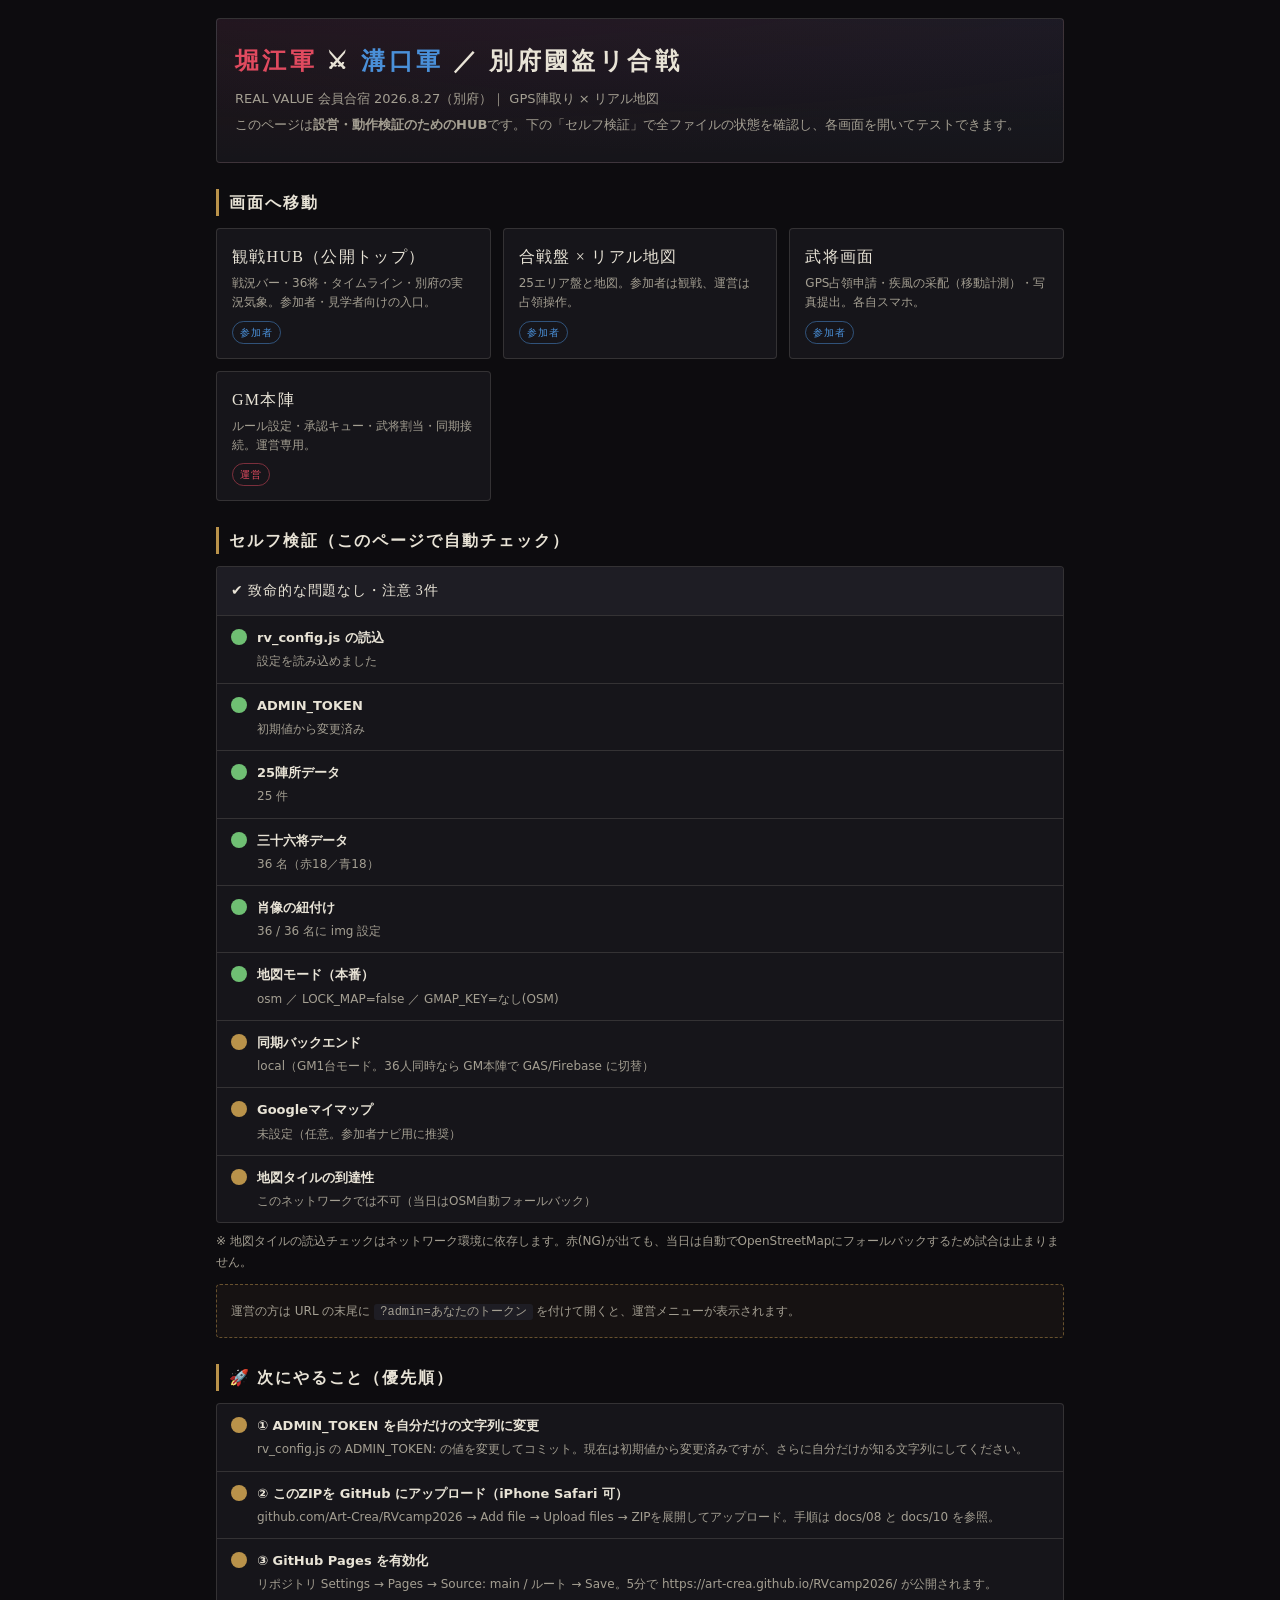
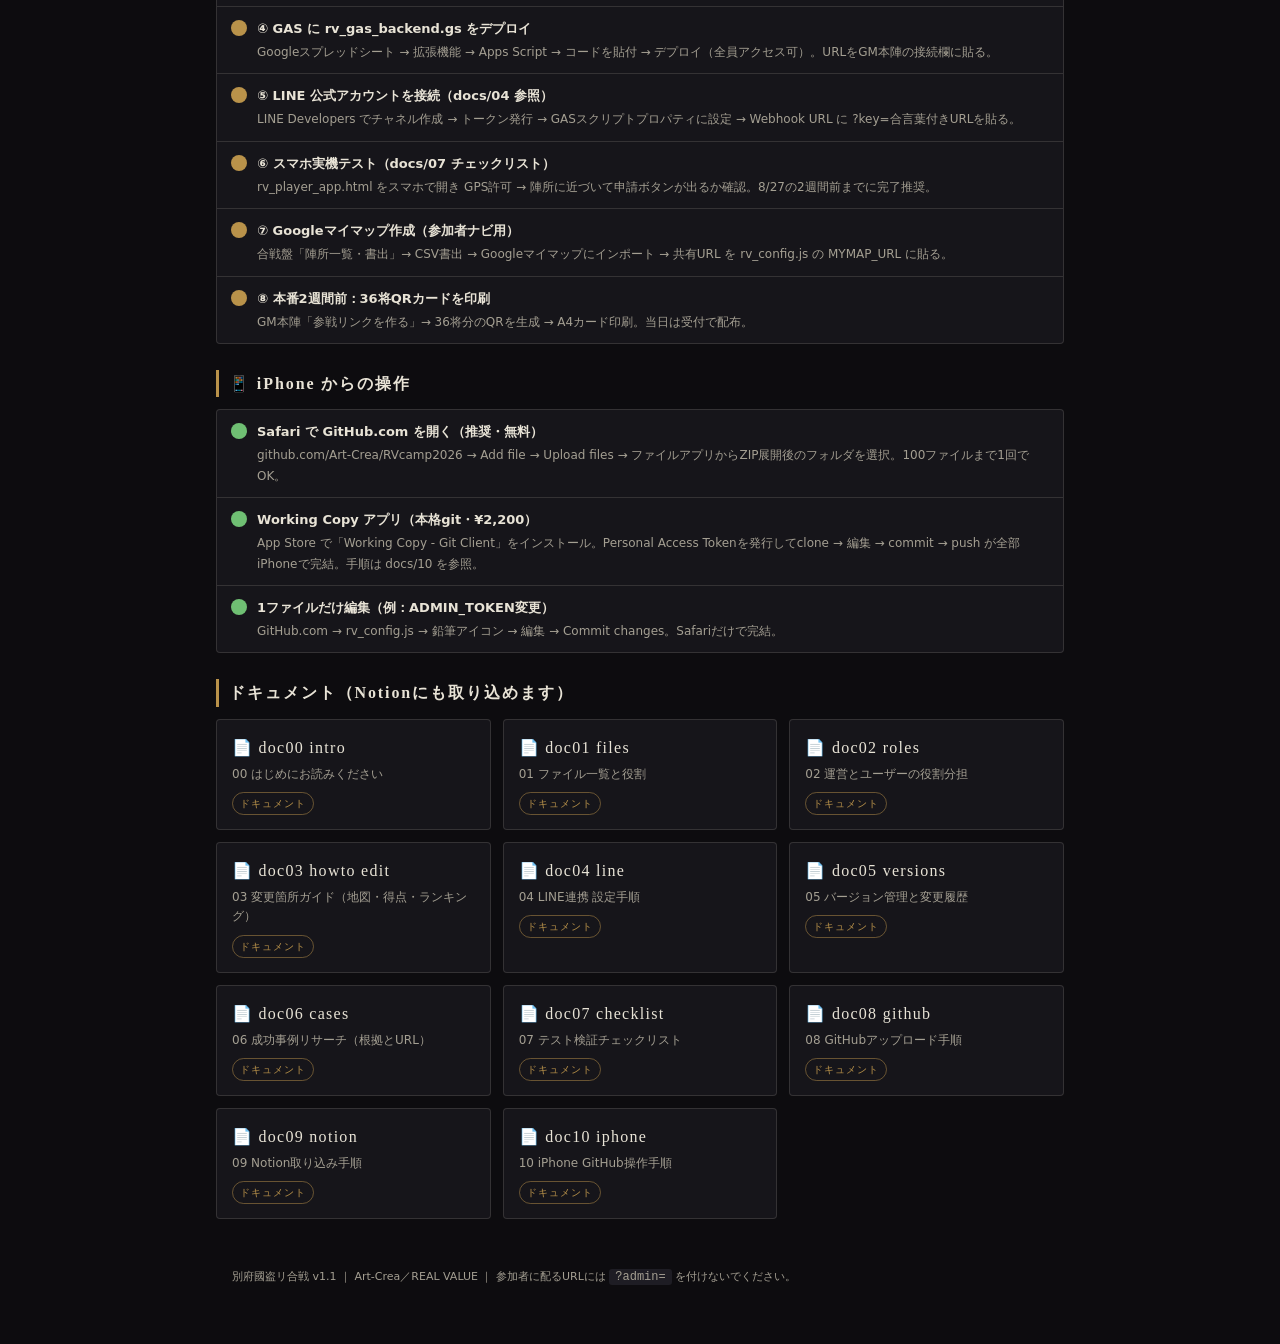
==== commit 35083870: "Update index.html" ====
--- a/index.html
+++ b/index.html
@@ -108,18 +108,18 @@
   }).join('');
 
   /* ---- ドキュメントカード ---- */
-  var docs = [
-    ['00_はじめにお読みください', 'この資料一式の歩き方'],
-    ['01_ファイル一覧_役割', '何のファイルが何を実行するか'],
-    ['02_運営とユーザーの役割分担', 'どこが運営／どこが参加者か'],
-    ['03_ここを変える_地図_得点_ランキング', '地点・得点・ランキングの変更箇所'],
-    ['04_LINE連携_設定手順', '公式LINEとつなぐ手順'],
-    ['05_バージョン管理_変更履歴', 'バージョンと変更ログ'],
-    ['06_成功事例リサーチ_根拠とURL', '実在の成功事例と出典URL'],
-    ['07_テスト検証チェックリスト', '当日までの検証項目と結果'],
-    ['08_GitHubアップロード手順', 'そのまま貼れるコマンド'],
-    ['09_Notion取り込み手順', 'この資料をNotionへ'],
-    ['10_iPhone_GitHub操作手順', 'iPhone14からGitHubを使う完全手順']
+    var docs = [
+    ['doc00_intro', '00 はじめにお読みください'],
+    ['doc01_files', '01 ファイル一覧と役割'],
+    ['doc02_roles', '02 運営とユーザーの役割分担'],
+    ['doc03_howto_edit', '03 変更箇所ガイド（地図・得点・ランキング）'],
+    ['doc04_line', '04 LINE連携 設定手順'],
+    ['doc05_versions', '05 バージョン管理と変更履歴'],
+    ['doc06_cases', '06 成功事例リサーチ（根拠とURL）'],
+    ['doc07_checklist', '07 テスト検証チェックリスト'],
+    ['doc08_github', '08 GitHubアップロード手順'],
+    ['doc09_notion', '09 Notion取り込み手順'],
+    ['doc10_iphone', '10 iPhone GitHub操作手順']
   ];
   document.getElementById('docs').innerHTML = docs.map(function(d){
     return '<a class="card" href="docs/'+d[0]+'.md"><div class="t"><span class="em">📄</span> '+d[0].replace(/_/g,' ')+'</div>'
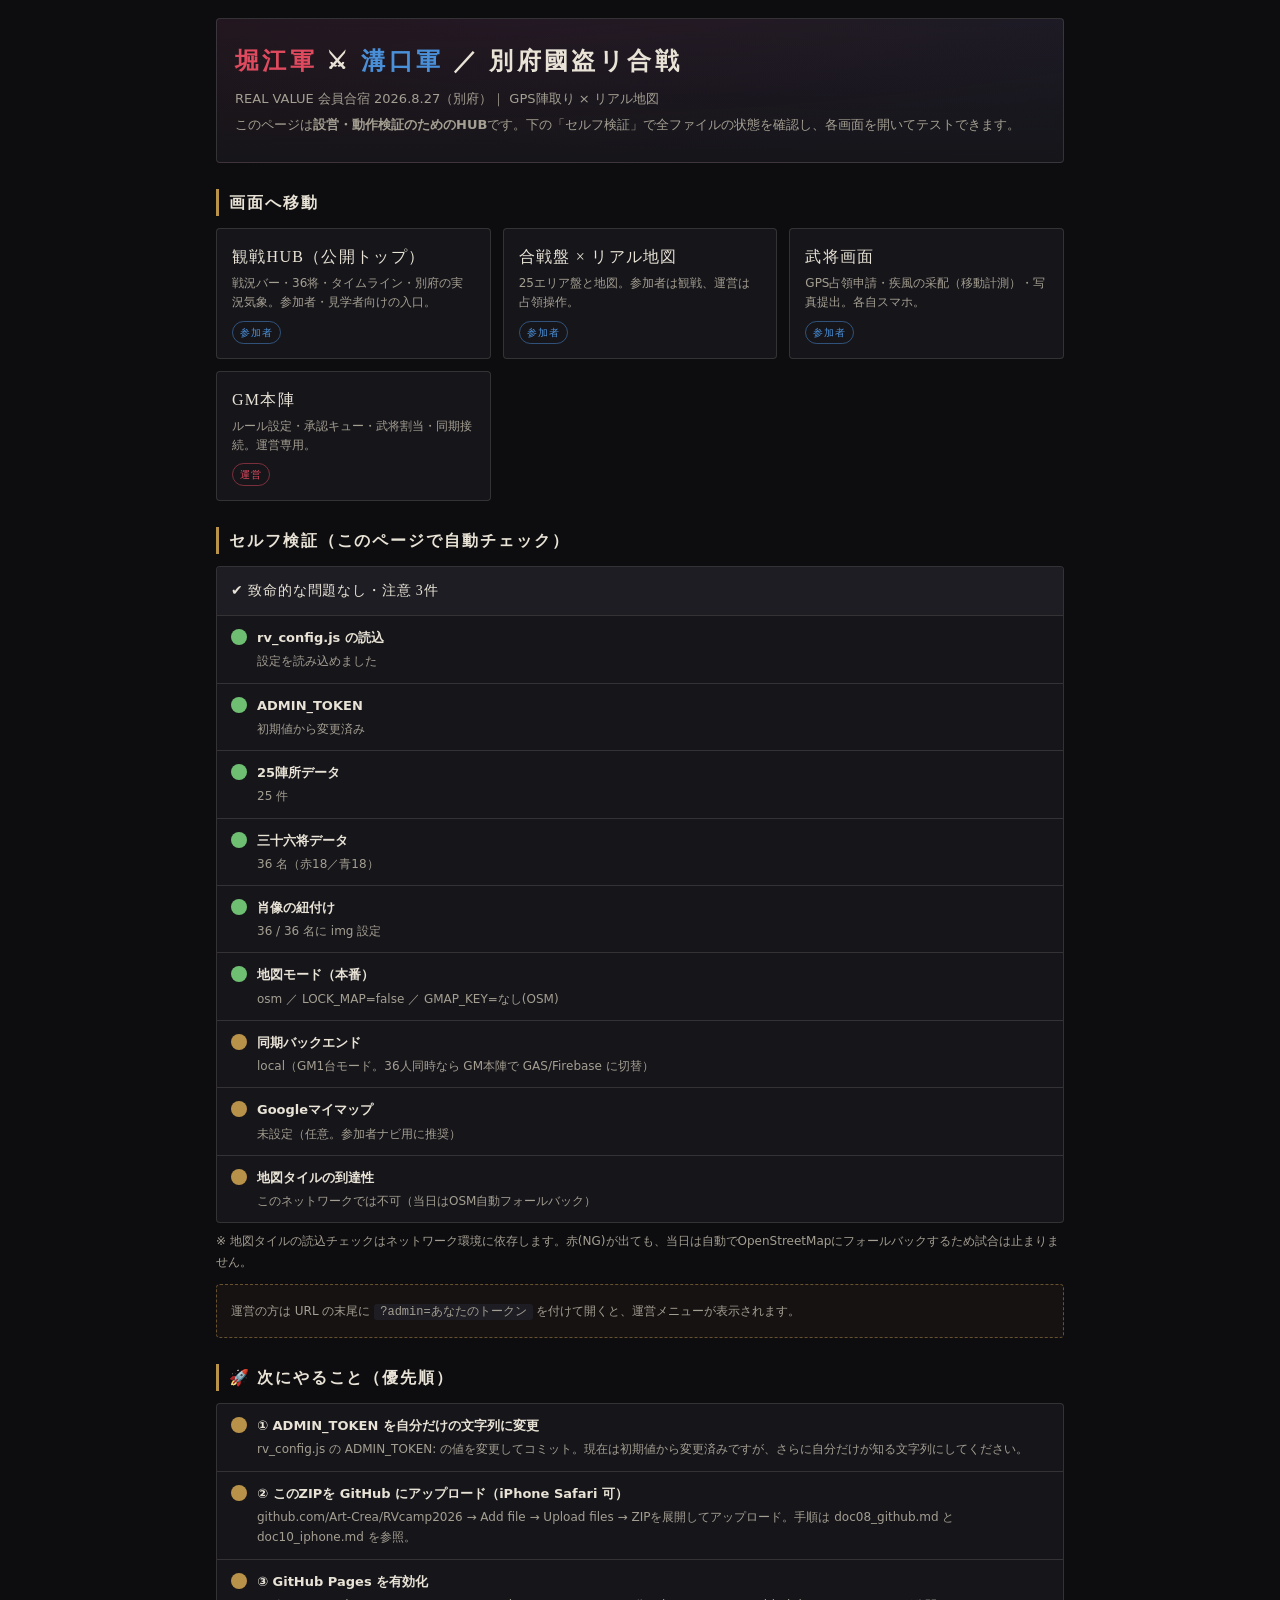
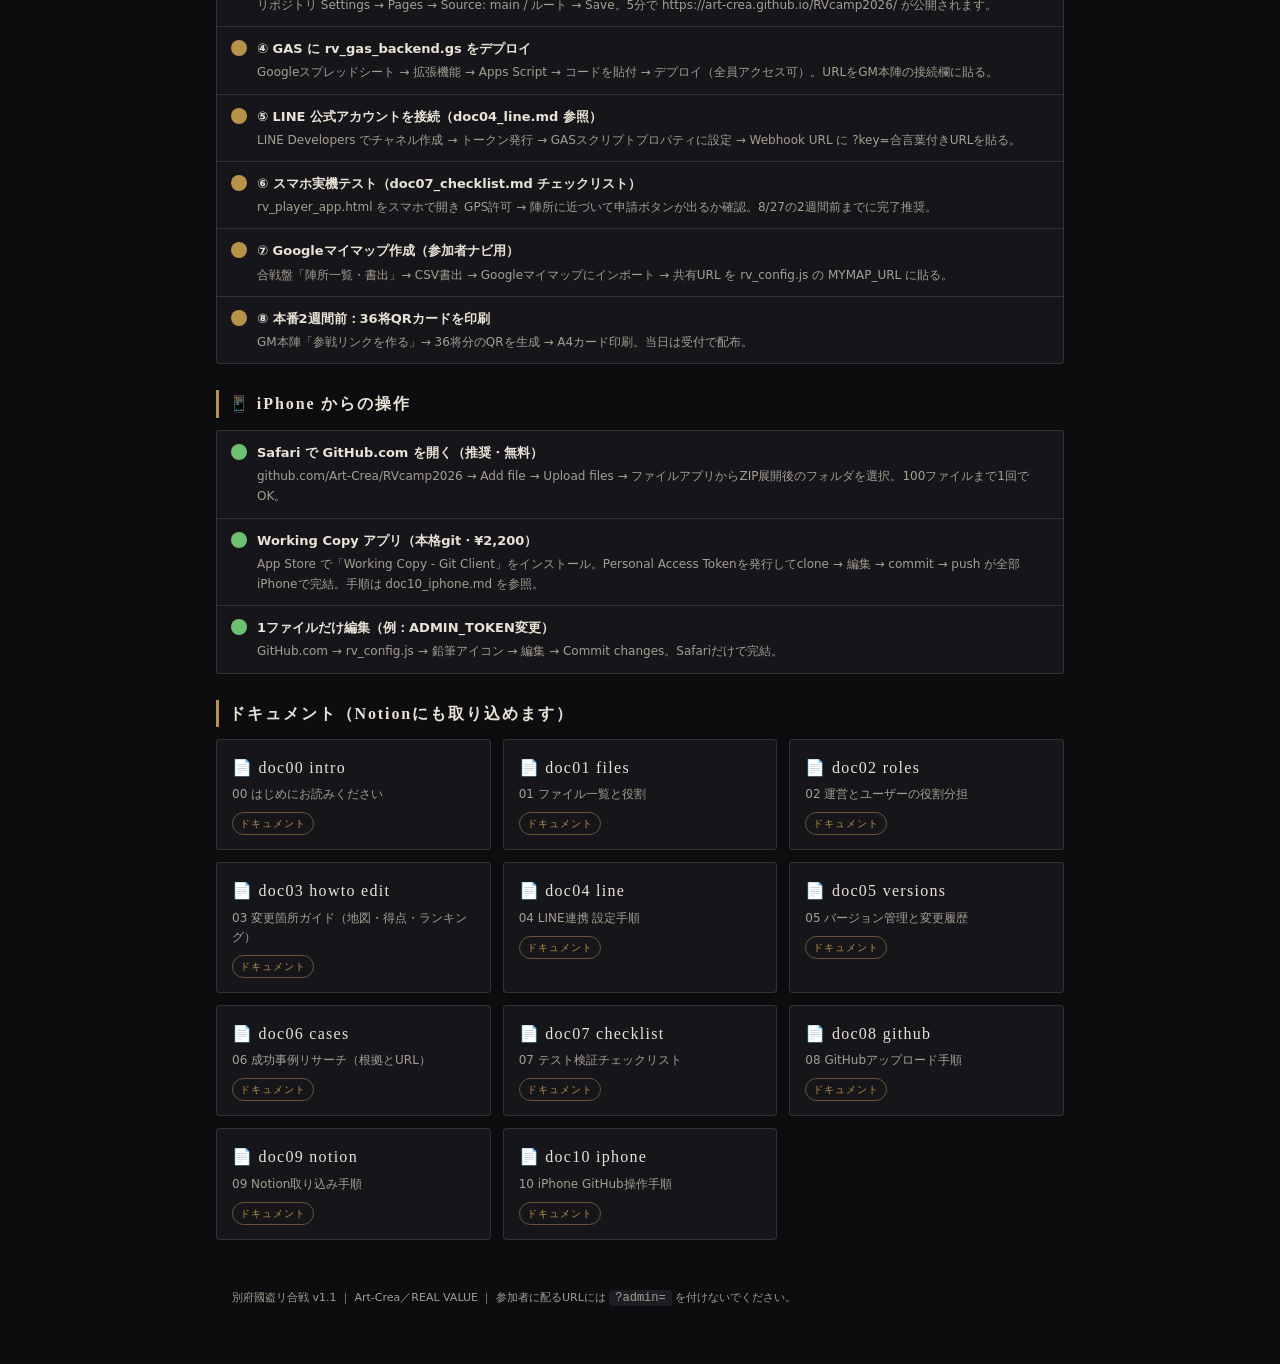
==== commit 4d6ffd94: "Add files via upload" ====
--- a/index.html
+++ b/index.html
@@ -58,11 +58,11 @@
   <h2 class="sec">🚀 次にやること（優先順）</h2>
   <div class="check" id="todo">
     <div class="row"><span class="dot warn"></span><div><div class="k">① ADMIN_TOKEN を自分だけの文字列に変更</div><div class="v">rv_config.js の ADMIN_TOKEN: の値を変更してコミット。現在は初期値から変更済みですが、さらに自分だけが知る文字列にしてください。</div></div></div>
-    <div class="row"><span class="dot warn"></span><div><div class="k">② このZIPを GitHub にアップロード（iPhone Safari 可）</div><div class="v">github.com/Art-Crea/RVcamp2026 → Add file → Upload files → ZIPを展開してアップロード。手順は docs/08 と docs/10 を参照。</div></div></div>
+    <div class="row"><span class="dot warn"></span><div><div class="k">② このZIPを GitHub にアップロード（iPhone Safari 可）</div><div class="v">github.com/Art-Crea/RVcamp2026 → Add file → Upload files → ZIPを展開してアップロード。手順は doc08_github.md と doc10_iphone.md を参照。</div></div></div>
     <div class="row"><span class="dot warn"></span><div><div class="k">③ GitHub Pages を有効化</div><div class="v">リポジトリ Settings → Pages → Source: main / ルート → Save。5分で https://art-crea.github.io/RVcamp2026/ が公開されます。</div></div></div>
     <div class="row"><span class="dot warn"></span><div><div class="k">④ GAS に rv_gas_backend.gs をデプロイ</div><div class="v">Googleスプレッドシート → 拡張機能 → Apps Script → コードを貼付 → デプロイ（全員アクセス可）。URLをGM本陣の接続欄に貼る。</div></div></div>
-    <div class="row"><span class="dot warn"></span><div><div class="k">⑤ LINE 公式アカウントを接続（docs/04 参照）</div><div class="v">LINE Developers でチャネル作成 → トークン発行 → GASスクリプトプロパティに設定 → Webhook URL に ?key=合言葉付きURLを貼る。</div></div></div>
-    <div class="row"><span class="dot warn"></span><div><div class="k">⑥ スマホ実機テスト（docs/07 チェックリスト）</div><div class="v">rv_player_app.html をスマホで開き GPS許可 → 陣所に近づいて申請ボタンが出るか確認。8/27の2週間前までに完了推奨。</div></div></div>
+    <div class="row"><span class="dot warn"></span><div><div class="k">⑤ LINE 公式アカウントを接続（doc04_line.md 参照）</div><div class="v">LINE Developers でチャネル作成 → トークン発行 → GASスクリプトプロパティに設定 → Webhook URL に ?key=合言葉付きURLを貼る。</div></div></div>
+    <div class="row"><span class="dot warn"></span><div><div class="k">⑥ スマホ実機テスト（doc07_checklist.md チェックリスト）</div><div class="v">rv_player_app.html をスマホで開き GPS許可 → 陣所に近づいて申請ボタンが出るか確認。8/27の2週間前までに完了推奨。</div></div></div>
     <div class="row"><span class="dot warn"></span><div><div class="k">⑦ Googleマイマップ作成（参加者ナビ用）</div><div class="v">合戦盤「陣所一覧・書出」→ CSV書出 → Googleマイマップにインポート → 共有URL を rv_config.js の MYMAP_URL に貼る。</div></div></div>
     <div class="row"><span class="dot warn"></span><div><div class="k">⑧ 本番2週間前：36将QRカードを印刷</div><div class="v">GM本陣「参戦リンクを作る」→ 36将分のQRを生成 → A4カード印刷。当日は受付で配布。</div></div></div>
   </div>
@@ -70,7 +70,7 @@
   <h2 class="sec">📱 iPhone からの操作</h2>
   <div class="check">
     <div class="row"><span class="dot ok"></span><div><div class="k">Safari で GitHub.com を開く（推奨・無料）</div><div class="v">github.com/Art-Crea/RVcamp2026 → Add file → Upload files → ファイルアプリからZIP展開後のフォルダを選択。100ファイルまで1回でOK。</div></div></div>
-    <div class="row"><span class="dot ok"></span><div><div class="k">Working Copy アプリ（本格git・¥2,200）</div><div class="v">App Store で「Working Copy - Git Client」をインストール。Personal Access Tokenを発行してclone → 編集 → commit → push が全部iPhoneで完結。手順は docs/10 を参照。</div></div></div>
+    <div class="row"><span class="dot ok"></span><div><div class="k">Working Copy アプリ（本格git・¥2,200）</div><div class="v">App Store で「Working Copy - Git Client」をインストール。Personal Access Tokenを発行してclone → 編集 → commit → push が全部iPhoneで完結。手順は doc10_iphone.md を参照。</div></div></div>
     <div class="row"><span class="dot ok"></span><div><div class="k">1ファイルだけ編集（例：ADMIN_TOKEN変更）</div><div class="v">GitHub.com → rv_config.js → 鉛筆アイコン → 編集 → Commit changes。Safariだけで完結。</div></div></div>
   </div>
 
@@ -84,6 +84,7 @@
 
 <!-- 設定とデータを読み込んで自己診断する -->
 <script src="./rv_config.js"></script>
+<script src="./rv_portraits.js"></script>
 <script src="./rv_data.js"></script>
 <script>
 (function(){
@@ -122,7 +123,7 @@
     ['doc10_iphone', '10 iPhone GitHub操作手順']
   ];
   document.getElementById('docs').innerHTML = docs.map(function(d){
-    return '<a class="card" href="docs/'+d[0]+'.md"><div class="t"><span class="em">📄</span> '+d[0].replace(/_/g,' ')+'</div>'
+    return '<a class="card" href="./'+d[0]+'.md"><div class="t"><span class="em">📄</span> '+d[0].replace(/_/g,' ')+'</div>'
       + '<div class="d">'+d[1]+'</div><span class="role doc">ドキュメント</span></a>';
   }).join('');
 
